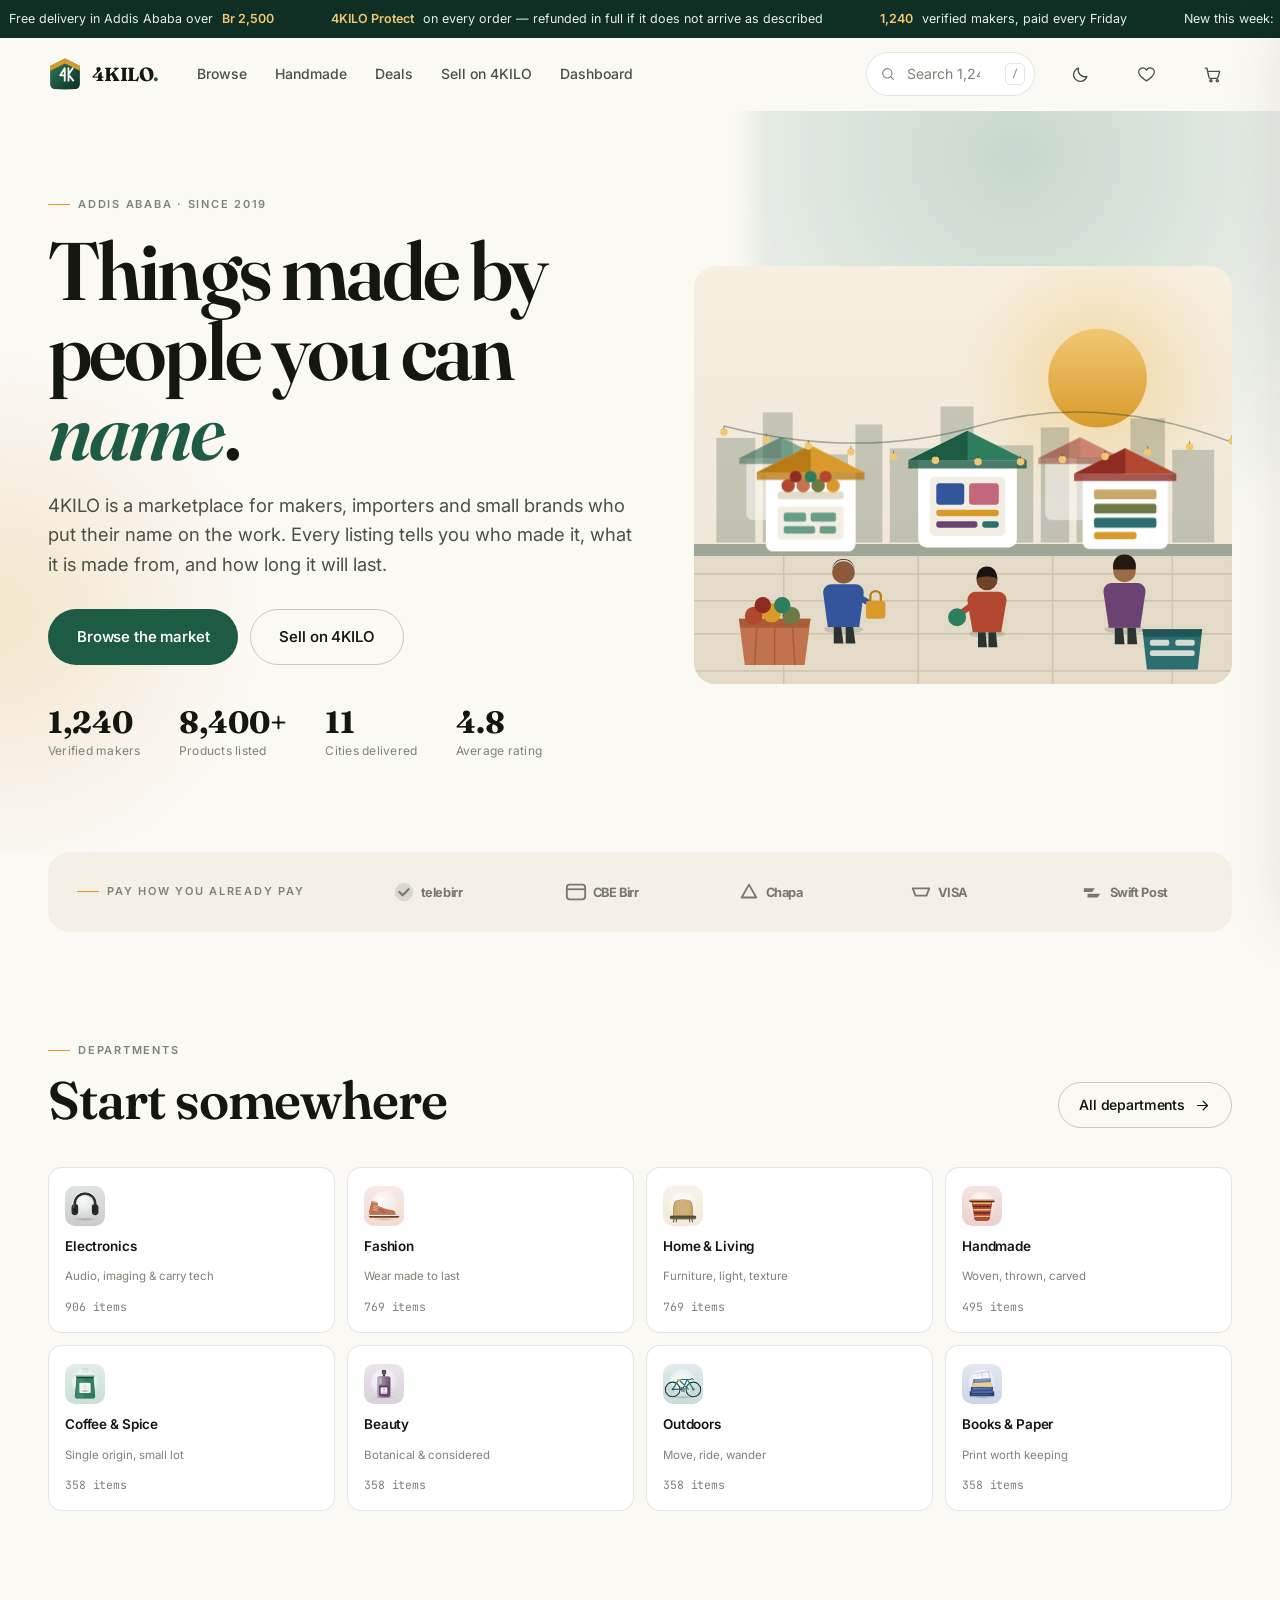
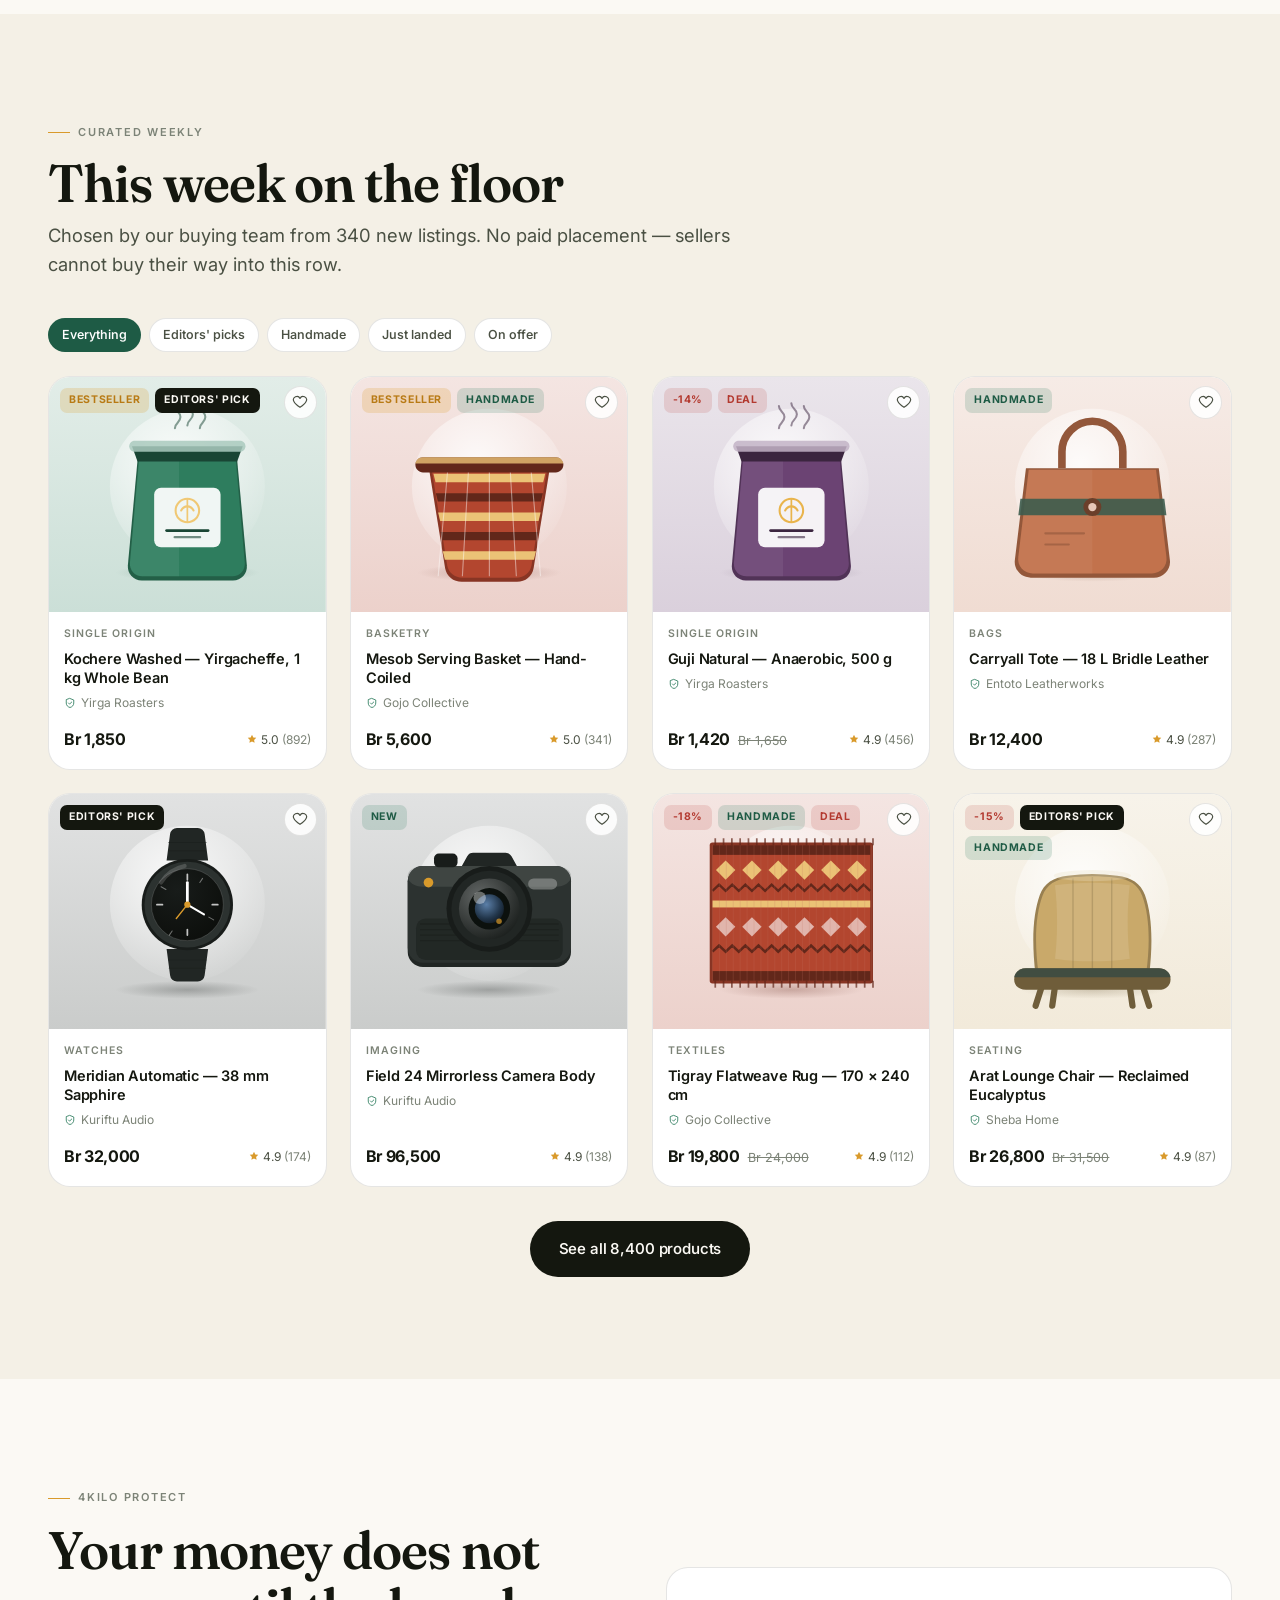
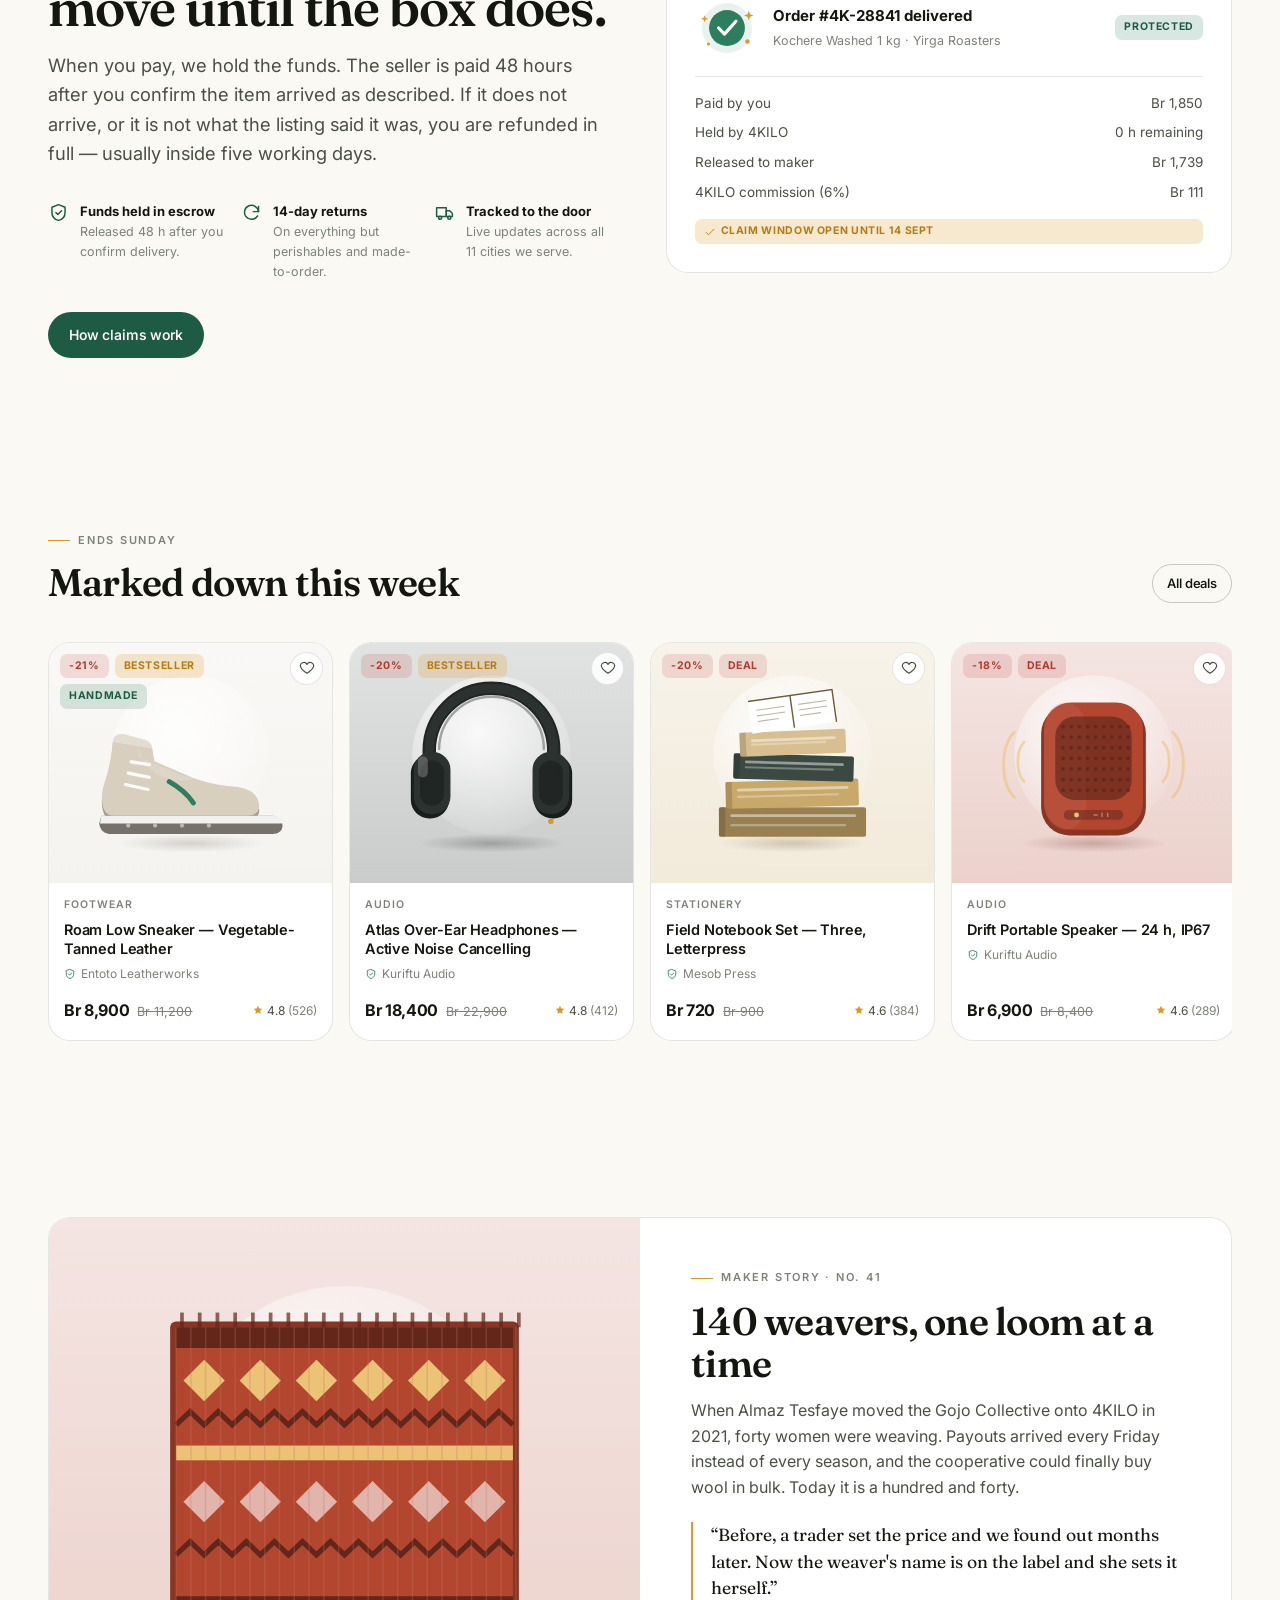
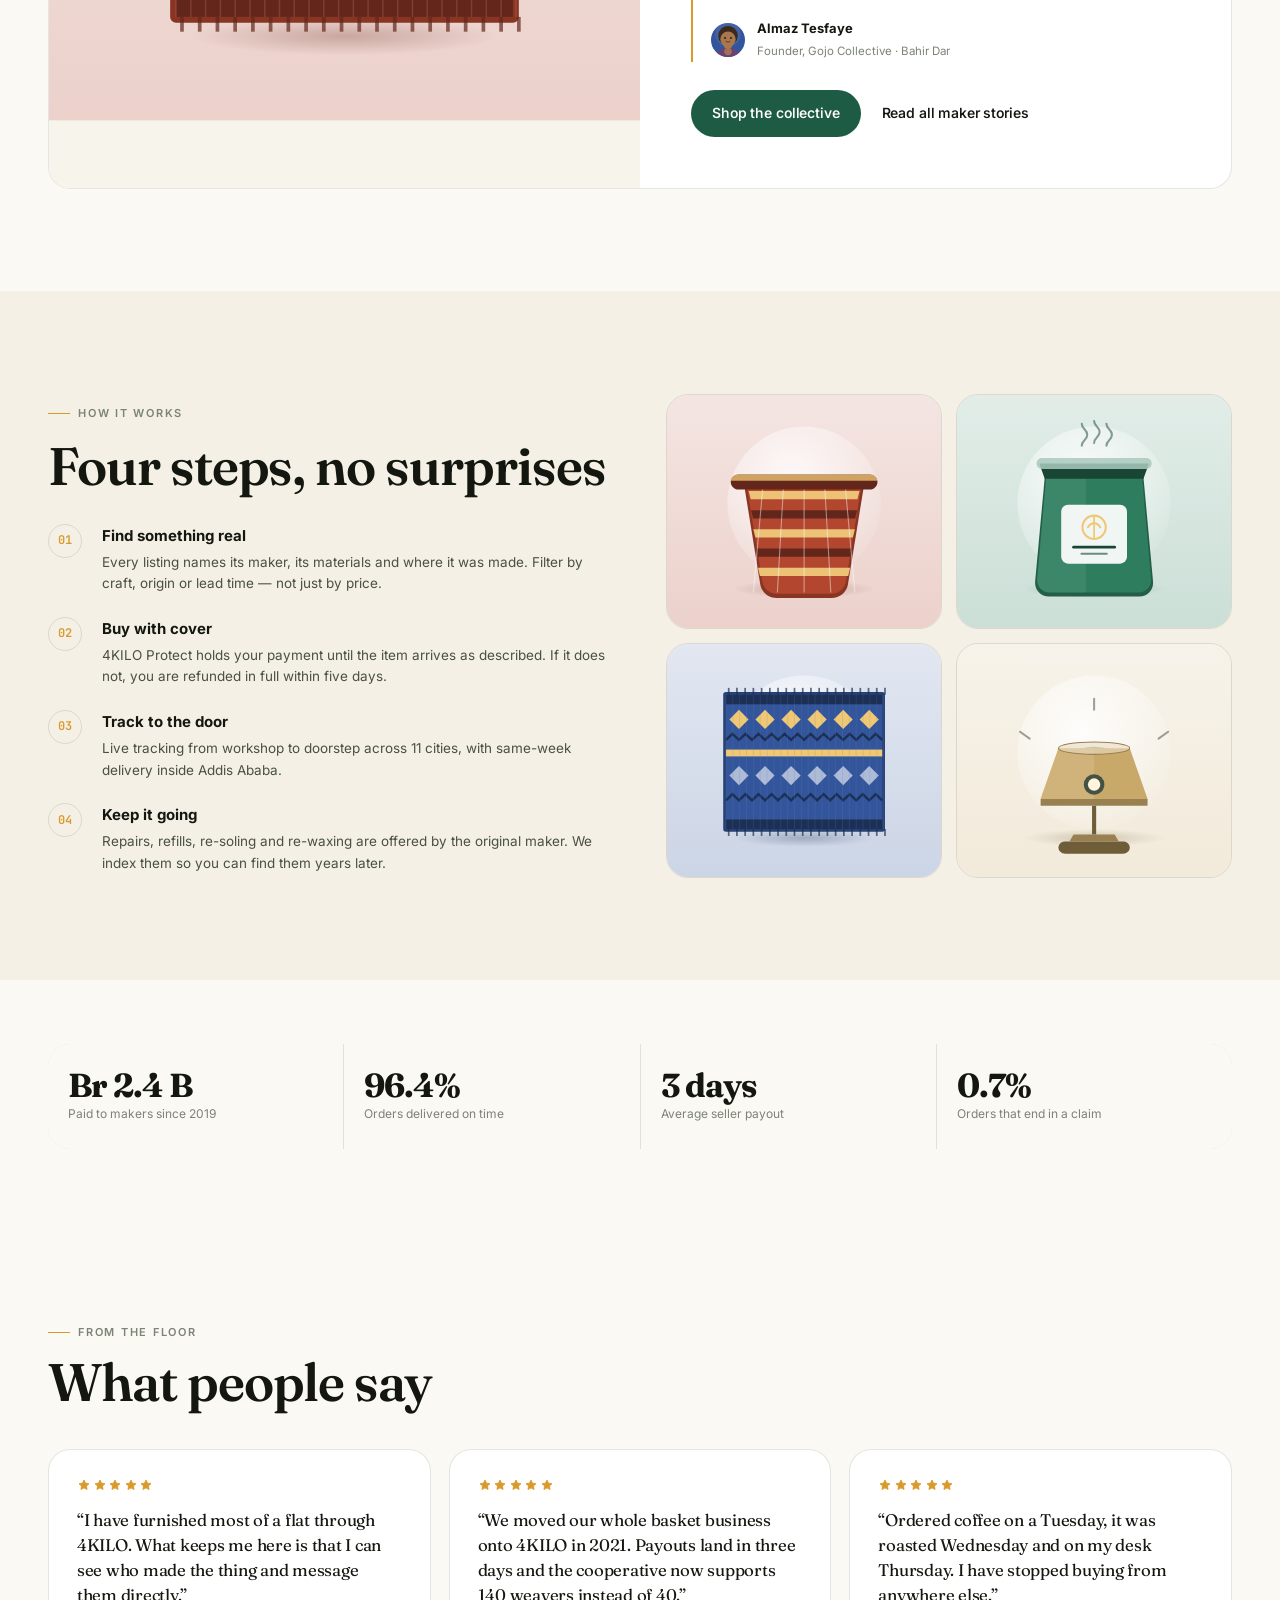
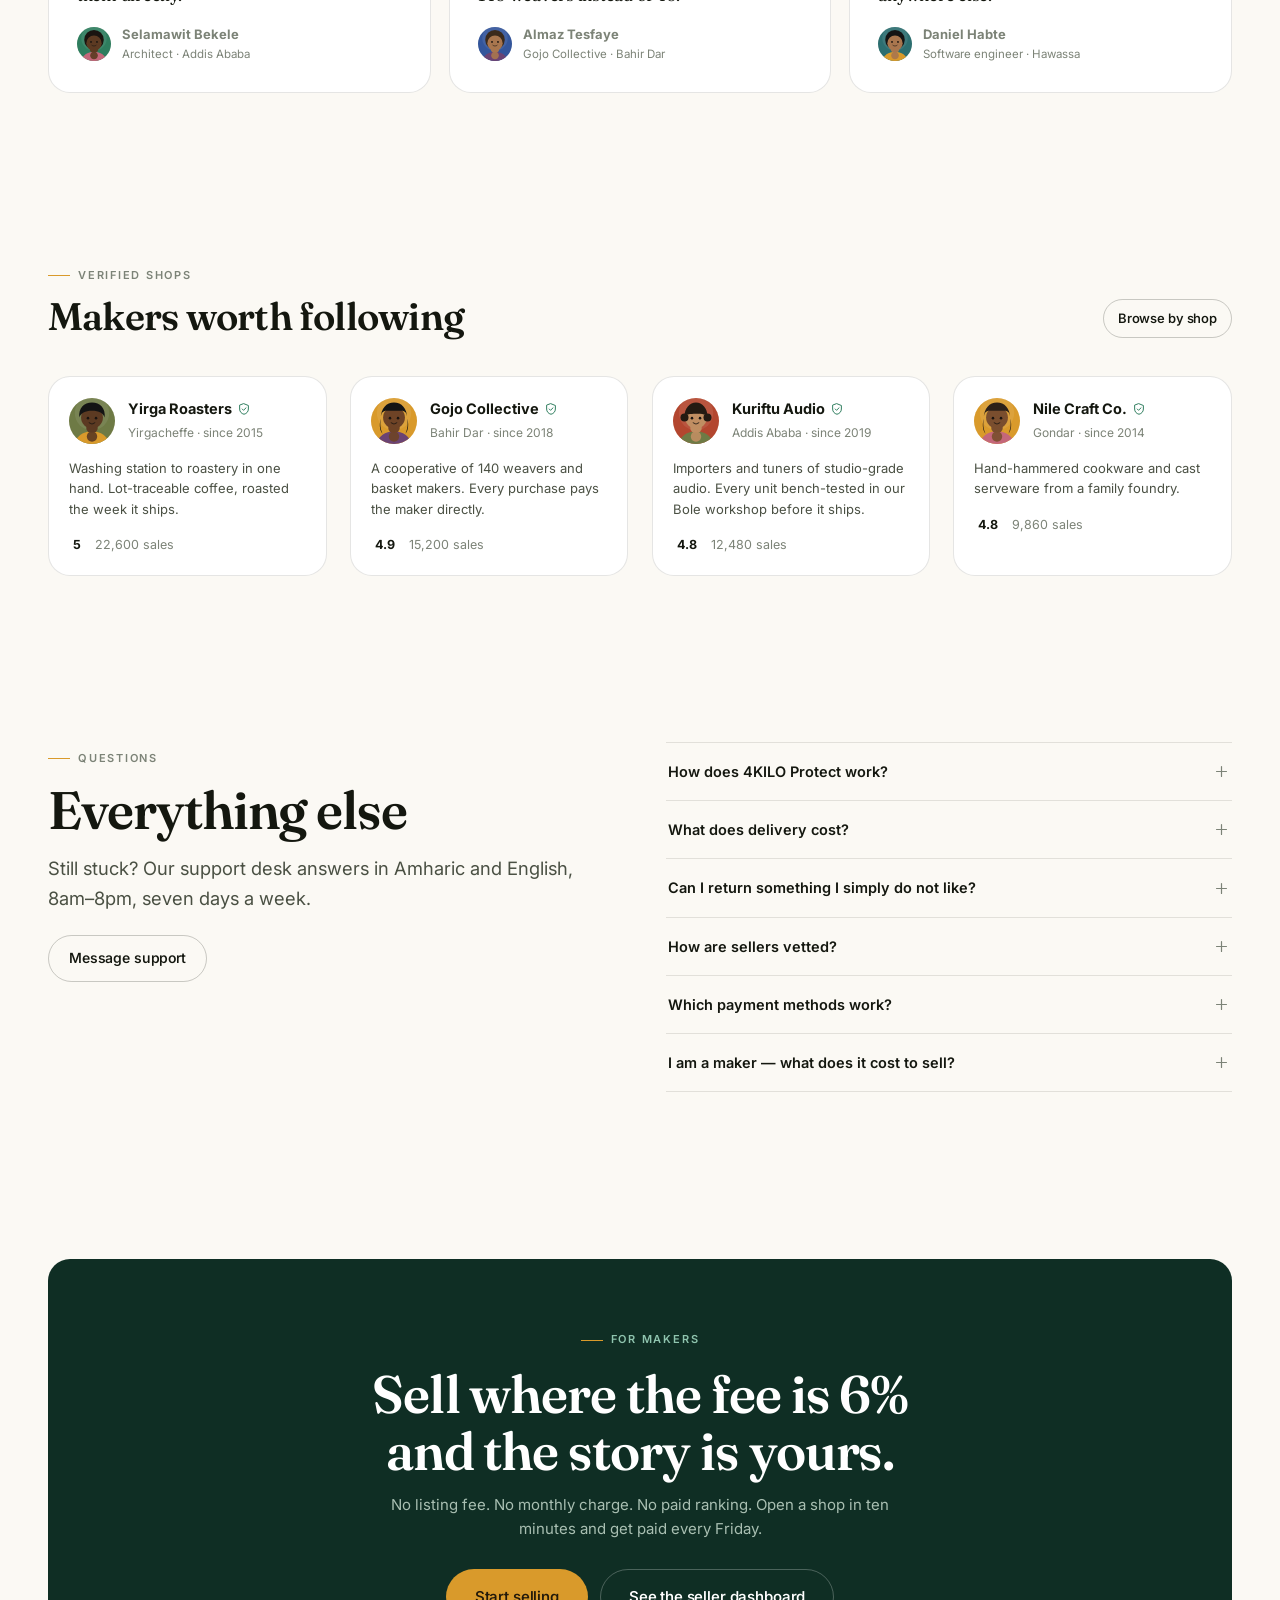
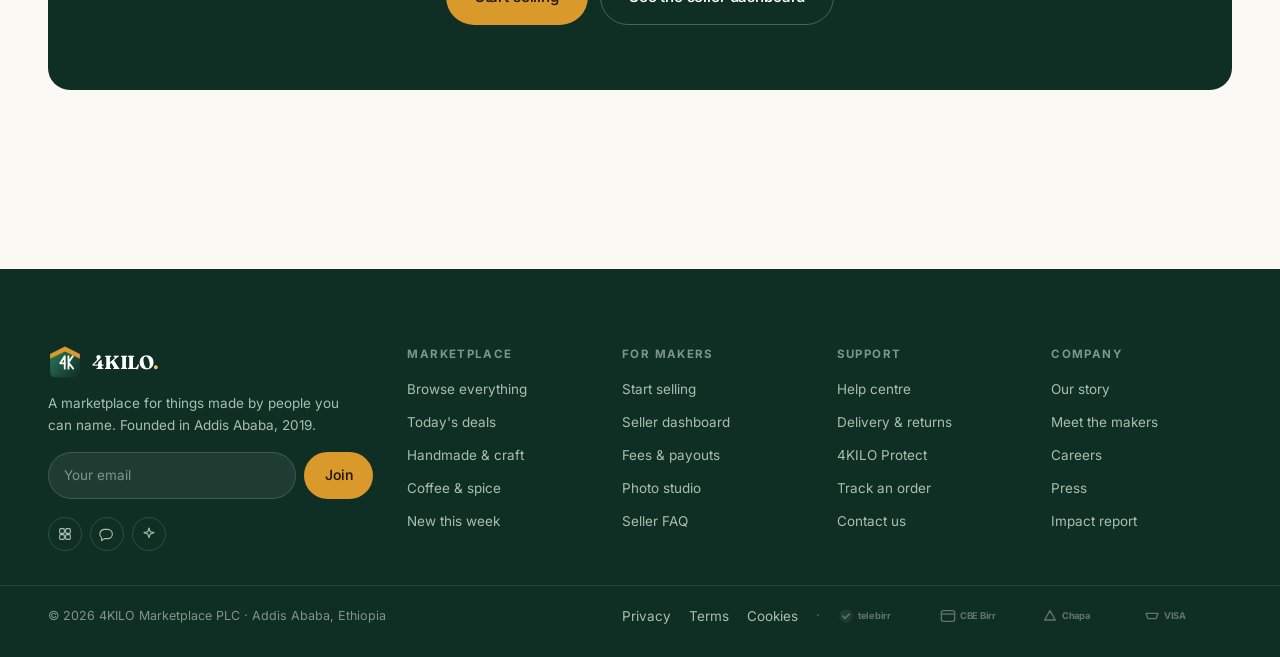
==== index.html @ 8044991b "4KILO Marketplace: static storefront, catalogue, checkout and seller dashboard A zero-dependency, no" ====
<!DOCTYPE html>
<html lang="en" data-theme="light">
<head>
<meta charset="utf-8">
<meta name="viewport" content="width=device-width, initial-scale=1">
<title>4KILO Marketplace — Things made by people you can name</title>
<meta name="description" content="A curated marketplace for independent makers, importers and small brands across Ethiopia. 1,240 verified sellers. Every order protected.">
<meta name="theme-color" content="#0F2E24">
<link rel="preconnect" href="https://fonts.googleapis.com">
<link rel="preconnect" href="https://fonts.gstatic.com" crossorigin>
<link href="https://fonts.googleapis.com/css2?family=Fraunces:ital,opsz,wght@0,9..144,400..700;1,9..144,400..600&family=Inter:wght@400;500;600;700&family=JetBrains+Mono:wght@400;600&display=swap" rel="stylesheet">
<link rel="stylesheet" href="assets/css/styles.css">
<link rel="icon" href="assets/img/favicon.svg" type="image/svg+xml">
</head>
<body data-page="home">
<a class="skip" href="#main">Skip to content</a>

<main id="main">

  <!-- ============ HERO ============ -->
  <section class="hero">
    <div class="hero__blob"></div>
    <div class="hero__blob hero__blob--2"></div>
    <div class="wrap hero__grid">
      <div class="hero__copy">
        <span class="eyebrow">Addis Ababa · Since 2019</span>
        <h1 class="display">
          Things made by<br>people you can <span class="serif-em">name</span>.
        </h1>
        <p class="lede">
          4KILO is a marketplace for makers, importers and small brands who put their
          name on the work. Every listing tells you who made it, what it is made from,
          and how long it will last.
        </p>
        <div class="hero__cta">
          <a class="btn btn--primary btn--lg" href="browse.html">Browse the market</a>
          <a class="btn btn--ghost btn--lg" href="sell.html">Sell on 4KILO</a>
        </div>
        <div class="hero__stats">
          <div class="hero__stat"><b>1,240</b><span>Verified makers</span></div>
          <div class="hero__stat"><b>8,400+</b><span>Products listed</span></div>
          <div class="hero__stat"><b>11</b><span>Cities delivered</span></div>
          <div class="hero__stat"><b>4.8</b><span>Average rating</span></div>
        </div>
      </div>
      <div class="hero__art reveal" id="heroArt"></div>
    </div>
  </section>

  <!-- ============ TRUST ============ -->
  <section class="section--tight" style="padding-block:0">
    <div class="wrap">
      <div class="panel panel--flat row row--between row--wrap" style="gap:24px">
        <span class="eyebrow" style="flex:none">Pay how you already pay</span>
        <div class="trust" id="trustRow"></div>
      </div>
    </div>
  </section>

  <!-- ============ CATEGORIES ============ -->
  <section class="section" id="categories">
    <div class="wrap">
      <div class="section-head">
        <div>
          <span class="eyebrow">Departments</span>
          <h2 class="h1" style="margin-top:12px">Start somewhere</h2>
        </div>
        <a class="btn btn--ghost" href="browse.html">All departments <span id="i1"></span></a>
      </div>
      <div class="cats" id="catGrid"></div>
    </div>
  </section>

  <!-- ============ FEATURED ============ -->
  <section class="section tint" id="featured">
    <div class="wrap">
      <div class="section-head">
        <div>
          <span class="eyebrow">Curated weekly</span>
          <h2 class="h1" style="margin-top:12px">This week on the floor</h2>
          <p class="lede">Chosen by our buying team from 340 new listings. No paid placement — sellers cannot buy their way into this row.</p>
        </div>
      </div>
      <div class="row row--wrap" style="gap:8px;margin-bottom:24px" id="featTabs"></div>
      <div class="cards cards--4" id="featGrid"></div>
      <div class="text-c" style="margin-top:34px">
        <a class="btn btn--dark btn--lg" href="browse.html">See all 8,400 products</a>
      </div>
    </div>
  </section>

  <!-- ============ PROTECT ============ -->
  <section class="section" id="protect">
    <div class="wrap feature-split">
      <div class="reveal">
        <span class="eyebrow">4KILO Protect</span>
        <h2 class="h1" style="margin-block:14px 16px">Your money does not<br>move until the box does.</h2>
        <p class="lede">
          When you pay, we hold the funds. The seller is paid 48 hours after you confirm
          the item arrived as described. If it does not arrive, or it is not what the listing
          said it was, you are refunded in full — usually inside five working days.
        </p>
        <div class="perks" style="margin-top:32px">
          <div class="perk" id="pk1"></div>
          <div class="perk" id="pk2"></div>
          <div class="perk" id="pk3"></div>
        </div>
        <a class="btn btn--primary" style="margin-top:30px" href="#faq">How claims work</a>
      </div>
      <div class="reveal" id="protectArt"></div>
    </div>
  </section>

  <!-- ============ DEALS ============ -->
  <section class="section--tight">
    <div class="wrap">
      <div class="section-head">
        <div>
          <span class="eyebrow">Ends Sunday</span>
          <h2 class="h2" style="margin-top:12px">Marked down this week</h2>
        </div>
        <a class="btn btn--ghost btn--sm" href="browse.html?sort=deals">All deals</a>
      </div>
      <div class="scroll-x" id="dealRow"></div>
    </div>
  </section>

  <!-- ============ MAKER STORY ============ -->
  <section class="section" id="makers">
    <div class="wrap">
      <div class="panel" style="padding:0;overflow:hidden">
        <div class="feature-split" style="gap:0;align-items:stretch">
          <div id="storyArt" style="min-height:340px;background:var(--surface-2)"></div>
          <div style="padding:clamp(26px,4vw,54px);display:flex;flex-direction:column;justify-content:center">
            <span class="eyebrow">Maker story · No. 41</span>
            <h2 class="h2" style="margin-block:14px 14px">140 weavers, one loom at a time</h2>
            <p class="lede" style="font-size:1rem">
              When Almaz Tesfaye moved the Gojo Collective onto 4KILO in 2021, forty women
              were weaving. Payouts arrived every Friday instead of every season, and the
              cooperative could finally buy wool in bulk. Today it is a hundred and forty.
            </p>
            <blockquote style="margin-top:22px;padding-left:18px;border-left:2px solid var(--accent)">
              <p style="font-family:var(--font-display);font-size:1.1rem;line-height:1.5">
                “Before, a trader set the price and we found out months later. Now the weaver's
                name is on the label and she sets it herself.”
              </p>
              <footer class="row" style="margin-top:16px">
                <span class="avatar avatar--sm" id="almazAv"></span>
                <span>
                  <b style="font-size:13px;display:block">Almaz Tesfaye</b>
                  <span class="muted" style="font-size:11.5px">Founder, Gojo Collective · Bahir Dar</span>
                </span>
              </footer>
            </blockquote>
            <div class="row" style="margin-top:28px;gap:10px;flex-wrap:wrap">
              <a class="btn btn--primary" href="browse.html?cat=craft">Shop the collective</a>
              <a class="btn btn--quiet" href="#makers">Read all maker stories</a>
            </div>
          </div>
        </div>
      </div>
    </div>
  </section>

  <!-- ============ HOW IT WORKS ============ -->
  <section class="section tint">
    <div class="wrap feature-split">
      <div>
        <span class="eyebrow">How it works</span>
        <h2 class="h1" style="margin-block:14px 30px">Four steps, no surprises</h2>
        <ol class="numlist" id="howList"></ol>
      </div>
      <div class="grid cards--2" style="gap:14px" id="howArt"></div>
    </div>
  </section>

  <!-- ============ STATS ============ -->
  <section class="section--tight">
    <div class="wrap">
      <div class="statbar reveal">
        <div><b>Br 2.4 B</b><span>Paid to makers since 2019</span></div>
        <div><b>96.4%</b><span>Orders delivered on time</span></div>
        <div><b>3 days</b><span>Average seller payout</span></div>
        <div><b>0.7%</b><span>Orders that end in a claim</span></div>
      </div>
    </div>
  </section>

  <!-- ============ TESTIMONIALS ============ -->
  <section class="section">
    <div class="wrap">
      <div class="section-head">
        <div>
          <span class="eyebrow">From the floor</span>
          <h2 class="h1" style="margin-top:12px">What people say</h2>
        </div>
      </div>
      <div class="quotes" id="quoteGrid"></div>
    </div>
  </section>

  <!-- ============ TOP SELLERS ============ -->
  <section class="section--tight">
    <div class="wrap">
      <div class="section-head">
        <div>
          <span class="eyebrow">Verified shops</span>
          <h2 class="h2" style="margin-top:12px">Makers worth following</h2>
        </div>
        <a class="btn btn--ghost btn--sm" href="browse.html">Browse by shop</a>
      </div>
      <div class="cards cards--4" id="sellerGrid"></div>
    </div>
  </section>

  <!-- ============ FAQ ============ -->
  <section class="section" id="faq">
    <div class="wrap feature-split" style="align-items:start">
      <div>
        <span class="eyebrow">Questions</span>
        <h2 class="h1" style="margin-block:14px 16px">Everything else</h2>
        <p class="lede">Still stuck? Our support desk answers in Amharic and English, 8am–8pm, seven days a week.</p>
        <a class="btn btn--ghost" style="margin-top:22px" href="#">Message support</a>
      </div>
      <div class="acc" id="faqAcc"></div>
    </div>
  </section>

  <!-- ============ SELL CTA ============ -->
  <section class="section--tight" style="padding-bottom:clamp(48px,7vw,90px)">
    <div class="wrap">
      <div class="panel reveal" style="background:var(--forest-900);color:#E7F0EA;border-color:transparent;text-align:center;padding:clamp(34px,5vw,64px)">
        <span class="eyebrow" style="color:#8FC4AE">For makers</span>
        <h2 class="h1" style="margin-block:16px 14px;color:#fff">Sell where the fee is 6%<br>and the story is yours.</h2>
        <p style="max-width:56ch;margin:0 auto;color:#A9BFB2">
          No listing fee. No monthly charge. No paid ranking. Open a shop in ten minutes and
          get paid every Friday.
        </p>
        <div class="row" style="justify-content:center;gap:12px;margin-top:28px;flex-wrap:wrap">
          <a class="btn btn--gold btn--lg" href="sell.html">Start selling</a>
          <a class="btn btn--lg" style="--btn-bg:transparent;--btn-fg:#fff;--btn-bd:rgba(255,255,255,.25)" href="dashboard.html">See the seller dashboard</a>
        </div>
      </div>
    </div>
  </section>

</main>

<script src="assets/js/art.js"></script>
<script src="assets/js/data.js"></script>
<script src="assets/js/app.js"></script>
<script>
/* ---------- hero + decorative art ---------- */
qs('#heroArt').innerHTML = ART.hero();
qs('#almazAv').innerHTML = ART.avatar('almaz2');
qs('#i1').innerHTML = icon('arrow');

qs('#trustRow').innerHTML = ['telebirr','cbe','chapa','visa','dhl']
  .map(n => ART.partner(n)).join('');

/* ---------- categories ---------- */
qs('#catGrid').innerHTML = CATEGORIES.map(c => {
  const n = PRODUCTS.filter(p => p.cat === c.id).length;
  return `<a class="cat reveal" href="browse.html?cat=${c.id}">
    <span style="width:40px;height:40px;border-radius:10px;overflow:hidden;display:block">
      ${ART.product(c.art, c.cw)}
    </span>
    <b>${c.name}</b>
    <span>${c.blurb}</span>
    <span class="mono muted" style="margin-top:2px">${n * 137 + 84} items</span>
  </a>`;
}).join('');

/* ---------- featured with tabs ---------- */
const FEAT_TABS = [
  ['all', 'Everything'],
  ['editors', "Editors' picks"],
  ['handmade', 'Handmade'],
  ['new', 'Just landed'],
  ['deal', 'On offer']
];
let featTab = 'all';

function featured() {
  let list = PRODUCTS.slice();
  if (featTab !== 'all') list = list.filter(p => p.badges.includes(featTab));
  if (!list.length) list = PRODUCTS.slice();
  return list.sort((a, b) => b.rating - a.rating || b.reviews - a.reviews).slice(0, 8);
}
function paintFeat() {
  qs('#featTabs').innerHTML = FEAT_TABS.map(([k, t]) =>
    `<button class="chip ${k === featTab ? 'is-on' : ''}" data-tab="${k}">${t}</button>`).join('');
  qs('#featGrid').innerHTML = featured().map(p => productCard(p)).join('');
  Wish.sync(); wireReveal();
  qsa('#featGrid .reveal').forEach(el => el.classList.add('in'));
}
paintFeat();
on(qs('#featTabs'), 'click', e => {
  const b = e.target.closest('[data-tab]');
  if (!b) return;
  featTab = b.dataset.tab;
  paintFeat();
});

/* ---------- protect perks ---------- */
const PERKS = [
  ['shield', 'Funds held in escrow', 'Released 48 h after you confirm delivery.'],
  ['refresh', '14-day returns', 'On everything but perishables and made-to-order.'],
  ['truck', 'Tracked to the door', 'Live updates across all 11 cities we serve.']
];
PERKS.forEach(([ic, b, s], i) => {
  qs('#pk' + (i + 1)).innerHTML = `${icon(ic)}<span><b>${b}</b><span>${s}</span></span>`;
});
qs('#protectArt').innerHTML = `
  <div class="panel" style="display:grid;gap:16px">
    <div class="row" style="gap:14px">
      <span style="width:64px;height:64px">${ART.successArt()}</span>
      <div>
        <b style="font-size:15px;display:block">Order #4K-28841 delivered</b>
        <span class="muted" style="font-size:12.5px">Kochere Washed 1 kg · Yirga Roasters</span>
      </div>
      <span class="badge badge--green" style="margin-left:auto">Protected</span>
    </div>
    <hr class="hr" style="margin:0">
    <div class="totals" style="margin:0">
      <div><span>Paid by you</span><span>Br 1,850</span></div>
      <div><span>Held by 4KILO</span><span>0 h remaining</span></div>
      <div><span>Released to maker</span><span>Br 1,739</span></div>
      <div><span>4KILO commission (6%)</span><span>Br 111</span></div>
    </div>
    <div class="badge badge--gold">${icon('check')} Claim window open until 14 Sept</div>
  </div>`;

/* ---------- deals ---------- */
qs('#dealRow').innerHTML = PRODUCTS.filter(p => p.was)
  .sort((a, b) => b.discount - a.discount)
  .map(p => productCard(p)).join('');
qsa('#dealRow .reveal').forEach(el => el.classList.add('in'));

/* ---------- maker story art ---------- */
qs('#storyArt').innerHTML = ART.product('rug', 'ember');
qs('#storyArt').style.display = 'grid';

/* ---------- how it works ---------- */
qs('#howList').innerHTML = HOW_IT_WORKS
  .map(s => `<li class="reveal"><div><b>${s.t}</b><p>${s.d}</p></div></li>`).join('');
qs('#howArt').innerHTML = [
  ['mesob-basket', 'basket', 'ember'], ['coffee', 'coffee', 'forest'],
  ['rug', 'rug', 'cobalt'], ['lamp', 'lamp', 'sand']
].map(([, k, c]) => `<div class="reveal" style="border-radius:var(--r-lg);overflow:hidden;border:1px solid var(--border)">
  ${ART.product(k, c)}</div>`).join('');

/* ---------- testimonials ---------- */
qs('#quoteGrid').innerHTML = TESTIMONIALS.map(t => `
  <blockquote class="panel quote reveal">
    ${stars(5)}
    <p>“${t.q}”</p>
    <footer>
      <span class="avatar avatar--sm">${ART.avatar(t.s)}</span>
      <span><b>${t.n}</b><span>${t.r}</span></span>
    </footer>
  </blockquote>`).join('');

/* ---------- sellers ---------- */
qs('#sellerGrid').innerHTML = Object.values(SELLERS)
  .sort((a, b) => b.sales - a.sales).slice(0, 4).map(s => `
  <a class="card reveal" href="browse.html?seller=${s.id}" style="padding:20px">
    <div class="row" style="gap:13px">
      <span class="avatar">${ART.avatar(s.id + s.name)}</span>
      <div>
        <b style="font-size:14.5px;display:flex;align-items:center;gap:5px">
          ${s.name}${s.verified ? icon('shield', 'vf') : ''}
        </b>
        <span class="muted" style="font-size:12px">${s.city} · since ${s.since}</span>
      </div>
    </div>
    <p style="font-size:13px;color:var(--text-2);margin-top:14px;line-height:1.55">${s.bio}</p>
    <div class="row" style="margin-top:16px;gap:14px;font-size:12.5px">
      <span class="row" style="gap:4px">${iconFilled('star')}<b>${s.rating}</b></span>
      <span class="muted">${s.sales.toLocaleString()} sales</span>
    </div>
  </a>`).join('');
qsa('.vf').forEach(s => { s.style.width = '14px'; s.style.height = '14px'; s.style.color = 'var(--forest-500)'; });

/* ---------- faq ---------- */
qs('#faqAcc').innerHTML = FAQS.map(([q, a]) => `
  <div class="acc__item">
    <button class="acc__btn" aria-expanded="false">${q} ${icon('plus')}</button>
    <div class="acc__panel"><div><p>${a}</p></div></div>
  </div>`).join('');
wireAccordions();
wireReveal();
</script>
</body>
</html>
---- assets/css/styles.css ----
/* ==========================================================================
   4KILO MARKETPLACE — Design System
   Hand-built. No frameworks. No dependencies.
   ========================================================================== */

/* ---------- 1. Tokens ---------- */
:root {
  /* Palette — warm paper + deep forest + gold */
  --forest-900: #0F2E24;
  --forest-700: #1E5B45;
  --forest-500: #2E7D5E;
  --forest-300: #8FC4AE;
  --gold-600: #B87A14;
  --gold-500: #D99A2B;
  --gold-300: #F0C874;
  --berry-500: #B3392F;
  --berry-300: #E08B82;

  /* Semantic — light */
  --bg: #FBF9F4;
  --bg-tint: #F4F0E6;
  --surface: #FFFFFF;
  --surface-2: #F7F4EC;
  --text: #14170F;
  --text-2: #4A5043;
  --muted: #7C8377;
  --border: rgba(20, 23, 15, 0.11);
  --border-strong: rgba(20, 23, 15, 0.22);
  --brand: var(--forest-700);
  --brand-ink: #FFFFFF;
  --accent: var(--gold-500);
  --danger: var(--berry-500);
  --shadow-sm: 0 1px 2px rgba(20, 23, 15, .05), 0 2px 6px rgba(20, 23, 15, .04);
  --shadow-md: 0 2px 4px rgba(20, 23, 15, .05), 0 10px 26px rgba(20, 23, 15, .07);
  --shadow-lg: 0 4px 8px rgba(20, 23, 15, .05), 0 24px 60px rgba(20, 23, 15, .13);
  --ring: 0 0 0 3px rgba(46, 125, 94, .28);

  /* Type */
  --font-display: "Fraunces", "Iowan Old Style", "Palatino Linotype", Georgia, serif;
  --font-ui: "Inter", -apple-system, BlinkMacSystemFont, "Segoe UI", Roboto, sans-serif;
  --font-mono: "JetBrains Mono", ui-monospace, "SF Mono", Menlo, Consolas, monospace;

  /* Space & shape */
  --r-sm: 8px;
  --r-md: 14px;
  --r-lg: 22px;
  --r-xl: 32px;
  --r-pill: 999px;
  --maxw: 1280px;
  --gut: clamp(18px, 4vw, 48px);
  --header-h: 72px;

  --ease: cubic-bezier(.22, .61, .36, 1);
  --ease-out: cubic-bezier(.16, 1, .3, 1);
}

:root[data-theme="dark"] {
  --bg: #0D100C;
  --bg-tint: #12160F;
  --surface: #171B15;
  --surface-2: #1E231B;
  --text: #F1EEE4;
  --text-2: #B9BFB2;
  --muted: #868D7E;
  --border: rgba(241, 238, 228, 0.12);
  --border-strong: rgba(241, 238, 228, 0.26);
  --brand: var(--forest-500);
  --brand-ink: #06120D;
  --accent: var(--gold-300);
  --danger: var(--berry-300);
  --shadow-sm: 0 1px 2px rgba(0, 0, 0, .4);
  --shadow-md: 0 10px 26px rgba(0, 0, 0, .45);
  --shadow-lg: 0 24px 60px rgba(0, 0, 0, .55);
  --ring: 0 0 0 3px rgba(143, 196, 174, .3);
}

/* ---------- 2. Reset ---------- */
*, *::before, *::after { box-sizing: border-box; }
* { margin: 0; }
html { -webkit-text-size-adjust: 100%; scroll-behavior: smooth; }
@media (prefers-reduced-motion: reduce) {
  html { scroll-behavior: auto; }
  *, *::before, *::after { animation-duration: .01ms !important; transition-duration: .01ms !important; }
}
body {
  font-family: var(--font-ui);
  background: var(--bg);
  color: var(--text);
  font-size: 15px;
  line-height: 1.6;
  -webkit-font-smoothing: antialiased;
  text-rendering: optimizeLegibility;
  overflow-x: hidden;
}
img, svg, video { display: block; max-width: 100%; }
/* Illustrations authored in art.js fill whatever box they are dropped into.
   :where() keeps specificity at zero so any component rule below still wins. */
:where(svg[role="img"]) { width: 100%; height: auto; }
button, input, select, textarea { font: inherit; color: inherit; }
button { background: none; border: 0; cursor: pointer; }
a { color: inherit; text-decoration: none; }
ul, ol { list-style: none; padding: 0; }
:focus-visible { outline: none; box-shadow: var(--ring); border-radius: 6px; }
::selection { background: var(--forest-300); color: var(--forest-900); }

/* ---------- 3. Typography ---------- */
h1, h2, h3, h4 { font-family: var(--font-display); font-weight: 600; line-height: 1.08; letter-spacing: -.02em; }
.display { font-size: clamp(2.6rem, 6.4vw, 5.1rem); line-height: .98; letter-spacing: -.035em; }
.h1 { font-size: clamp(2rem, 4.4vw, 3.3rem); }
.h2 { font-size: clamp(1.6rem, 3vw, 2.4rem); }
.h3 { font-size: clamp(1.15rem, 1.8vw, 1.45rem); }
.serif-em { font-style: italic; color: var(--brand); }
:root[data-theme="dark"] .serif-em { color: var(--forest-300); }

.eyebrow {
  font-size: 11px; font-weight: 600; letter-spacing: .16em;
  text-transform: uppercase; color: var(--muted);
  display: inline-flex; align-items: center; gap: 8px;
}
.eyebrow::before {
  content: ""; width: 22px; height: 1px; background: var(--accent);
}
.lede { font-size: clamp(1rem, 1.5vw, 1.15rem); color: var(--text-2); max-width: 62ch; }
.muted { color: var(--muted); }
.mono { font-family: var(--font-mono); font-size: .82em; letter-spacing: -.01em; }

/* ---------- 4. Layout ---------- */
.wrap { width: 100%; max-width: var(--maxw); margin-inline: auto; padding-inline: var(--gut); }
.section { padding-block: clamp(56px, 8vw, 108px); }
.section--tight { padding-block: clamp(36px, 5vw, 64px); }
.stack > * + * { margin-top: var(--s, 16px); }
.row { display: flex; align-items: center; gap: 12px; }
.row--between { justify-content: space-between; }
.row--wrap { flex-wrap: wrap; }
.grid { display: grid; gap: clamp(16px, 2vw, 26px); }
.spacer { flex: 1; }
.hide-sm { display: initial; }
@media (max-width: 780px) { .hide-sm { display: none !important; } }

.section-head {
  display: flex; align-items: flex-end; justify-content: space-between;
  gap: 24px; margin-bottom: clamp(24px, 3vw, 40px); flex-wrap: wrap;
}
.section-head p { margin-top: 10px; }

/* ---------- 5. Buttons ---------- */
.btn {
  --btn-bg: var(--surface); --btn-fg: var(--text); --btn-bd: var(--border-strong);
  display: inline-flex; align-items: center; justify-content: center; gap: 9px;
  padding: 11px 20px; border-radius: var(--r-pill);
  background: var(--btn-bg); color: var(--btn-fg);
  border: 1px solid var(--btn-bd);
  font-size: 14px; font-weight: 550; letter-spacing: -.01em;
  cursor: pointer; white-space: nowrap;
  transition: transform .18s var(--ease), box-shadow .22s var(--ease),
              background-color .18s var(--ease), border-color .18s var(--ease), opacity .18s;
}
.btn:hover { transform: translateY(-1.5px); box-shadow: var(--shadow-md); }
.btn:active { transform: translateY(0); box-shadow: var(--shadow-sm); }
.btn svg { width: 17px; height: 17px; flex: none; }
.btn--primary { --btn-bg: var(--brand); --btn-fg: var(--brand-ink); --btn-bd: transparent; }
.btn--dark { --btn-bg: var(--text); --btn-fg: var(--bg); --btn-bd: transparent; }
.btn--gold { --btn-bg: var(--accent); --btn-fg: #22190A; --btn-bd: transparent; }
.btn--ghost { --btn-bg: transparent; --btn-bd: var(--border-strong); }
.btn--quiet { --btn-bg: transparent; --btn-bd: transparent; padding-inline: 10px; }
.btn--quiet:hover { --btn-bg: var(--surface-2); box-shadow: none; }
.btn--lg { padding: 15px 28px; font-size: 15px; }
.btn--sm { padding: 8px 14px; font-size: 13px; }
.btn--block { width: 100%; }
.btn[disabled] { opacity: .45; pointer-events: none; }
.btn--icon { padding: 0; width: 40px; height: 40px; border-radius: var(--r-pill); }

/* ---------- 6. Chips / badges / pills ---------- */
.chip {
  display: inline-flex; align-items: center; gap: 6px;
  padding: 6px 13px; border-radius: var(--r-pill);
  border: 1px solid var(--border); background: var(--surface);
  font-size: 12.5px; font-weight: 550; color: var(--text-2);
  cursor: pointer; transition: all .16s var(--ease); white-space: nowrap;
}
.chip:hover { border-color: var(--border-strong); color: var(--text); }
.chip[aria-pressed="true"], .chip.is-on {
  background: var(--brand); color: var(--brand-ink); border-color: transparent;
}
.badge {
  display: inline-flex; align-items: center; gap: 5px;
  padding: 4px 9px; border-radius: 7px;
  font-size: 10.5px; font-weight: 700; letter-spacing: .06em; text-transform: uppercase;
  background: var(--surface-2); color: var(--text-2); white-space: nowrap;
}
.badge svg { width: 12px; height: 12px; flex: none; }
.badge--gold { background: color-mix(in srgb, var(--accent) 22%, transparent); color: var(--gold-600); }
:root[data-theme="dark"] .badge--gold { color: var(--gold-300); }
.badge--green { background: color-mix(in srgb, var(--forest-500) 18%, transparent); color: var(--forest-700); }
:root[data-theme="dark"] .badge--green { color: var(--forest-300); }
.badge--red { background: color-mix(in srgb, var(--berry-500) 15%, transparent); color: var(--berry-500); }
:root[data-theme="dark"] .badge--red { color: var(--berry-300); }
.badge--solid { background: var(--text); color: var(--bg); }

/* ---------- 7. Header ---------- */
.header {
  position: sticky; top: 0; z-index: 90;
  background: color-mix(in srgb, var(--bg) 82%, transparent);
  backdrop-filter: saturate(180%) blur(18px);
  -webkit-backdrop-filter: saturate(180%) blur(18px);
  border-bottom: 1px solid transparent;
  transition: border-color .3s, background-color .3s;
}
.header.is-stuck { border-bottom-color: var(--border); }
.header__bar {
  height: var(--header-h); display: flex; align-items: center; gap: clamp(12px, 2vw, 28px);
}
.brand { display: flex; align-items: center; gap: 10px; flex: none; }
.brand__mark { width: 34px; height: 34px; flex: none; }
.brand__name {
  font-family: var(--font-display); font-weight: 700; font-size: 19px;
  letter-spacing: -.03em; line-height: 1;
}
.brand__name span { color: var(--brand); }
:root[data-theme="dark"] .brand__name span { color: var(--forest-300); }

.nav { display: flex; align-items: center; gap: 2px; }
.nav a {
  padding: 9px 13px; border-radius: var(--r-pill); font-size: 14px; font-weight: 500;
  color: var(--text-2); transition: background-color .16s, color .16s;
}
.nav a:hover { background: var(--surface-2); color: var(--text); }
.nav a[aria-current="page"] { color: var(--text); font-weight: 600; }

.search {
  flex: 1; max-width: 460px; position: relative; display: flex; align-items: center;
}
.search input {
  width: 100%; padding: 10px 40px 10px 40px;
  border-radius: var(--r-pill); border: 1px solid var(--border);
  background: var(--surface); font-size: 14px;
  transition: border-color .18s, box-shadow .18s;
}
.search input::placeholder { color: var(--muted); }
.search input:focus { border-color: var(--brand); box-shadow: var(--ring); outline: none; }
.search__icon { position: absolute; left: 14px; width: 16px; height: 16px; color: var(--muted); pointer-events: none; }
.search__kbd {
  position: absolute; right: 10px; font-size: 10px; font-family: var(--font-mono);
  color: var(--muted); border: 1px solid var(--border); border-radius: 5px;
  padding: 2px 6px; pointer-events: none;
}
.suggest {
  position: absolute; top: calc(100% + 8px); left: 0; right: 0; z-index: 50;
  background: var(--surface); border: 1px solid var(--border);
  border-radius: var(--r-md); box-shadow: var(--shadow-lg); overflow: hidden;
  display: none; max-height: 380px; overflow-y: auto;
}
.suggest.is-open { display: block; }
.suggest__item {
  display: flex; align-items: center; gap: 12px; padding: 9px 13px; cursor: pointer;
  border-bottom: 1px solid var(--border);
}
.suggest__item:last-child { border-bottom: 0; }
.suggest__item:hover, .suggest__item.is-active { background: var(--surface-2); }
.suggest__thumb { width: 40px; height: 40px; border-radius: 9px; overflow: hidden; background: var(--surface-2); flex: none; }
.suggest__thumb > svg { width: 100%; height: 100%; }
.suggest__t { font-size: 13.5px; font-weight: 550; line-height: 1.25; }
.suggest__s { font-size: 11.5px; color: var(--muted); }
.suggest__empty { padding: 18px; text-align: center; color: var(--muted); font-size: 13px; }

.icon-btn {
  position: relative; width: 40px; height: 40px; border-radius: var(--r-pill);
  display: grid; place-items: center; color: var(--text-2);
  transition: background-color .16s, color .16s;
}
.icon-btn:hover { background: var(--surface-2); color: var(--text); }
.icon-btn svg { width: 19px; height: 19px; }
.icon-btn__count {
  position: absolute; top: 2px; right: 1px; min-width: 17px; height: 17px;
  border-radius: var(--r-pill); background: var(--berry-500); color: #fff;
  font-size: 10px; font-weight: 700; display: grid; place-items: center; padding: 0 4px;
  border: 2px solid var(--bg);
}
.icon-btn__count[data-count="0"] { display: none; }

/* announcement strip */
.strip {
  background: var(--forest-900); color: #E7F0EA; font-size: 12.5px;
  overflow: hidden; white-space: nowrap;
}
.strip__track { display: flex; gap: 48px; padding: 9px 0; animation: marquee 34s linear infinite; width: max-content; }
.strip__track span { display: inline-flex; align-items: center; gap: 9px; }
.strip__track b { color: var(--gold-300); font-weight: 600; }
@keyframes marquee { to { transform: translateX(-50%); } }
.strip:hover .strip__track { animation-play-state: paused; }

/* mobile menu */
.menu-btn { display: none; }
@media (max-width: 1040px) {
  .nav { display: none; }
  .menu-btn { display: grid; }
}
.drawer-nav {
  position: fixed; inset: 0; z-index: 120; display: none;
}
.drawer-nav.is-open { display: block; }
.drawer-nav__panel {
  position: absolute; inset: 0 0 0 auto; width: min(340px, 88vw);
  background: var(--bg); padding: 22px; overflow-y: auto;
  animation: slideIn .34s var(--ease-out);
  border-left: 1px solid var(--border);
}
.drawer-nav__panel a {
  display: block; padding: 13px 4px; font-size: 17px; font-weight: 500;
  border-bottom: 1px solid var(--border);
}

/* ---------- 8. Hero ---------- */
.hero { position: relative; padding-block: clamp(40px, 6vw, 84px) clamp(48px, 7vw, 96px); overflow: hidden; }
.hero__grid {
  display: grid; grid-template-columns: 1.05fr .95fr; gap: clamp(28px, 4vw, 64px); align-items: center;
}
@media (max-width: 940px) { .hero__grid { grid-template-columns: 1fr; } }
.hero__copy { position: relative; z-index: 2; }
.hero .display { margin-block: 18px 20px; }
.hero__cta { display: flex; gap: 12px; flex-wrap: wrap; margin-top: 30px; }
.hero__stats { display: flex; gap: clamp(20px, 3vw, 44px); margin-top: 42px; flex-wrap: wrap; }
.hero__stat b { display: block; font-family: var(--font-display); font-size: clamp(1.5rem, 2.4vw, 2rem); line-height: 1; }
.hero__stat span { font-size: 12px; color: var(--muted); letter-spacing: .02em; }
.hero__art { position: relative; }
.hero__blob {
  position: absolute; width: 62vw; max-width: 760px; aspect-ratio: 1;
  right: -18%; top: -30%; z-index: 0;
  /* Both stops carry the same RGB so the fade never passes through
     transparent-black and shows a rectangular edge. */
  background: radial-gradient(circle at 35% 35%, rgba(46, 125, 94, .26), rgba(46, 125, 94, 0) 62%);
  filter: blur(10px); pointer-events: none;
}
.hero__blob--2 {
  right: auto; left: -22%; top: 30%; width: 44vw;
  background: radial-gradient(circle at 50% 50%, rgba(217, 154, 43, .2), rgba(217, 154, 43, 0) 64%);
}

/* trust logos */
.trust { display: flex; align-items: center; gap: clamp(22px, 4vw, 54px); flex-wrap: wrap; opacity: .55; }
.trust svg { height: 22px; width: auto; color: var(--text); }

/* ---------- 9. Product card ---------- */
.cards { display: grid; gap: clamp(16px, 1.8vw, 24px); }
.cards--4 { grid-template-columns: repeat(4, 1fr); }
.cards--3 { grid-template-columns: repeat(3, 1fr); }
.cards--2 { grid-template-columns: repeat(2, 1fr); }
@media (max-width: 1080px) { .cards--4 { grid-template-columns: repeat(3, 1fr); } }
@media (max-width: 840px) {
  .cards--4, .cards--3 { grid-template-columns: repeat(2, 1fr); }
}
@media (max-width: 520px) {
  .cards--4, .cards--3, .cards--2 { grid-template-columns: repeat(2, 1fr); }
  .cards { gap: 12px; }
}

.card {
  position: relative; display: flex; flex-direction: column;
  background: var(--surface); border: 1px solid var(--border);
  border-radius: var(--r-lg); overflow: hidden;
  transition: transform .32s var(--ease-out), box-shadow .32s var(--ease-out), border-color .3s;
}
.card:hover { transform: translateY(-5px); box-shadow: var(--shadow-lg); border-color: var(--border-strong); }
.card__media {
  position: relative; aspect-ratio: 4 / 3.4; background: var(--surface-2);
  overflow: hidden; display: grid; place-items: center;
}
.card__media > svg { width: 100%; height: 100%; transition: transform .5s var(--ease-out); }
.card:hover .card__media > svg { transform: scale(1.055) rotate(-.6deg); }
/* right inset keeps the flags clear of the favourite button rather than under it */
.card__flags { position: absolute; top: 11px; left: 11px; right: 50px; display: flex; gap: 6px; flex-wrap: wrap; z-index: 2; }
.card__fav {
  position: absolute; top: 9px; right: 9px; z-index: 2;
  width: 33px; height: 33px; border-radius: var(--r-pill);
  display: grid; place-items: center; background: color-mix(in srgb, var(--surface) 88%, transparent);
  backdrop-filter: blur(8px); border: 1px solid var(--border); color: var(--text-2);
  transition: all .2s var(--ease);
}
.card__fav svg { width: 16px; height: 16px; }
.card__fav:hover { transform: scale(1.12); color: var(--berry-500); }
.card__fav.is-on { color: var(--berry-500); background: var(--surface); }
.card__fav.is-on svg { fill: currentColor; }
.card__quick {
  position: absolute; left: 11px; right: 11px; bottom: 11px; z-index: 2;
  opacity: 0; transform: translateY(9px);
  transition: opacity .26s var(--ease), transform .26s var(--ease-out);
}
.card:hover .card__quick { opacity: 1; transform: none; }
@media (hover: none) { .card__quick { opacity: 1; transform: none; } }
.card__body { padding: 14px 15px 16px; display: flex; flex-direction: column; gap: 6px; flex: 1; }
.card__cat { font-size: 10.5px; letter-spacing: .1em; text-transform: uppercase; color: var(--muted); font-weight: 600; }
.card__title {
  font-family: var(--font-ui); font-size: 14.5px; font-weight: 600; line-height: 1.32;
  letter-spacing: -.012em;
  display: -webkit-box; -webkit-line-clamp: 2; -webkit-box-orient: vertical; overflow: hidden;
}
.card__seller { font-size: 12px; color: var(--muted); display: flex; align-items: center; gap: 5px; }
.card__seller svg { width: 12px; height: 12px; color: var(--forest-500); flex: none; }
.card__foot { margin-top: auto; padding-top: 9px; display: flex; align-items: baseline; gap: 8px; flex-wrap: wrap; }
.card__price { font-size: 16px; font-weight: 700; letter-spacing: -.02em; }
.card__was { font-size: 12.5px; color: var(--muted); text-decoration: line-through; }
.card__rate { margin-left: auto; font-size: 12px; color: var(--text-2); display: flex; align-items: center; gap: 3px; }
.card__rate svg { width: 12px; height: 12px; color: var(--accent); fill: currentColor; }

.stars { display: inline-flex; gap: 1.5px; }
.stars svg { width: 14px; height: 14px; color: var(--accent); }
.stars .off { color: var(--border-strong); }

/* ---------- 10. Categories ---------- */
.cats { display: grid; grid-template-columns: repeat(4, 1fr); gap: 12px; }
@media (max-width: 980px) { .cats { grid-template-columns: repeat(3, 1fr); } }
@media (max-width: 520px) { .cats { grid-template-columns: repeat(2, 1fr); } }
.cat {
  display: flex; flex-direction: column; gap: 10px; padding: 18px 16px 16px;
  background: var(--surface); border: 1px solid var(--border); border-radius: var(--r-md);
  transition: all .26s var(--ease-out);
}
.cat:hover { transform: translateY(-4px); box-shadow: var(--shadow-md); border-color: var(--border-strong); }
.cat svg { width: 40px; height: 40px; }
.cat b { font-size: 13.5px; font-weight: 600; letter-spacing: -.01em; }
.cat span { font-size: 11.5px; color: var(--muted); }

/* ---------- 11. Filter rail ---------- */
.shop { display: grid; grid-template-columns: 258px 1fr; gap: clamp(20px, 3vw, 44px); align-items: start; }
@media (max-width: 900px) { .shop { grid-template-columns: 1fr; } .rail { display: none; } .rail.is-open { display: block; } }
.rail { position: sticky; top: calc(var(--header-h) + 18px); }
.rail__group + .rail__group { margin-top: 26px; padding-top: 22px; border-top: 1px solid var(--border); }
.rail h4 { font-family: var(--font-ui); font-size: 12px; letter-spacing: .1em; text-transform: uppercase; color: var(--muted); margin-bottom: 12px; }
.rail label {
  display: flex; align-items: center; gap: 9px; padding: 6px 0;
  font-size: 13.5px; color: var(--text-2); cursor: pointer;
}
.rail label:hover { color: var(--text); }
.rail input[type="checkbox"], .rail input[type="radio"] { accent-color: var(--brand); width: 15px; height: 15px; }
.rail label .n { margin-left: auto; font-size: 11.5px; color: var(--muted); font-family: var(--font-mono); }

.range { width: 100%; accent-color: var(--brand); }
.toolbar {
  display: flex; align-items: center; gap: 12px; flex-wrap: wrap;
  padding-bottom: 16px; margin-bottom: 22px; border-bottom: 1px solid var(--border);
}
.select {
  padding: 9px 14px; border-radius: var(--r-pill); border: 1px solid var(--border);
  background: var(--surface); font-size: 13.5px; cursor: pointer;
}
.active-filters { display: flex; gap: 7px; flex-wrap: wrap; margin-bottom: 18px; }
.active-filters .chip { background: var(--surface-2); }
.active-filters .chip b { font-weight: 600; color: var(--text); }

/* ---------- 12. Drawer (cart) ---------- */
.scrim {
  position: fixed; inset: 0; z-index: 110; background: rgba(10, 14, 9, .42);
  backdrop-filter: blur(3px); opacity: 0; pointer-events: none; transition: opacity .3s;
}
.scrim.is-open { opacity: 1; pointer-events: auto; }
.drawer {
  position: fixed; top: 0; right: 0; bottom: 0; z-index: 115;
  width: min(430px, 100vw); background: var(--bg);
  border-left: 1px solid var(--border); box-shadow: var(--shadow-lg);
  display: flex; flex-direction: column;
  transform: translateX(102%); transition: transform .4s var(--ease-out);
}
.drawer.is-open { transform: none; }
@keyframes slideIn { from { transform: translateX(100%); } }
.drawer__head {
  display: flex; align-items: center; justify-content: space-between;
  padding: 18px 20px; border-bottom: 1px solid var(--border);
}
.drawer__head h3 { font-size: 17px; }
.drawer__body { flex: 1; overflow-y: auto; padding: 8px 20px; }
.drawer__foot { border-top: 1px solid var(--border); padding: 18px 20px 22px; background: var(--surface); }

.line {
  display: grid; grid-template-columns: 72px 1fr auto; gap: 13px;
  padding: 15px 0; border-bottom: 1px solid var(--border); align-items: start;
}
.line__img { width: 72px; aspect-ratio: 1; border-radius: var(--r-sm); overflow: hidden; background: var(--surface-2); }
.line__img > svg, .avatar > svg, .table td span > svg[role="img"] { width: 100%; height: 100%; }
.line__t { font-size: 13.5px; font-weight: 600; line-height: 1.3; }
.line__m { font-size: 11.5px; color: var(--muted); margin-top: 2px; }
.line__p { font-size: 14px; font-weight: 700; text-align: right; white-space: nowrap; }
.qty { display: inline-flex; align-items: center; border: 1px solid var(--border); border-radius: var(--r-pill); margin-top: 9px; }
.qty button { width: 27px; height: 27px; display: grid; place-items: center; color: var(--text-2); font-size: 15px; line-height: 1; }
.qty button:hover { color: var(--text); }
.qty span { min-width: 24px; text-align: center; font-size: 13px; font-weight: 600; font-family: var(--font-mono); }
.link-x { font-size: 11.5px; color: var(--muted); text-decoration: underline; text-underline-offset: 2px; margin-top: 8px; display: inline-block; }
.link-x:hover { color: var(--danger); }

.totals { display: grid; gap: 8px; margin-bottom: 15px; font-size: 13.5px; }
.totals div { display: flex; justify-content: space-between; color: var(--text-2); }
.totals .grand { font-size: 18px; font-weight: 700; color: var(--text); padding-top: 10px; border-top: 1px solid var(--border); }
.totals .grand span:last-child { font-family: var(--font-display); }

.empty { text-align: center; padding: 56px 20px; }
.empty svg { width: 110px; height: 110px; margin: 0 auto 18px; opacity: .85; }
.empty h4 { font-size: 18px; margin-bottom: 7px; }
.empty p { font-size: 13.5px; color: var(--muted); margin-bottom: 20px; }

/* ---------- 13. Product detail ---------- */
.pdp { display: grid; grid-template-columns: 1.08fr .92fr; gap: clamp(26px, 4vw, 64px); align-items: start; }
@media (max-width: 900px) { .pdp { grid-template-columns: 1fr; } }
.gallery { position: sticky; top: calc(var(--header-h) + 20px); }
.gallery__main {
  aspect-ratio: 1; border-radius: var(--r-xl); overflow: hidden;
  background: var(--surface-2); border: 1px solid var(--border); position: relative;
}
.gallery__main > svg { width: 100%; height: 100%; }
.gallery__thumbs { display: grid; grid-template-columns: repeat(5, 1fr); gap: 10px; margin-top: 12px; }
.gallery__thumb {
  aspect-ratio: 1; border-radius: var(--r-md); overflow: hidden;
  background: var(--surface-2); border: 1.5px solid var(--border); cursor: pointer;
  transition: border-color .18s, transform .18s;
}
.gallery__thumb:hover { transform: translateY(-2px); }
.gallery__thumb.is-on { border-color: var(--brand); }

.breadcrumb { display: flex; gap: 7px; align-items: center; font-size: 12.5px; color: var(--muted); margin-bottom: 18px; flex-wrap: wrap; }
.breadcrumb a:hover { color: var(--text); }
.breadcrumb svg { width: 13px; height: 13px; opacity: .6; }

.price-row { display: flex; align-items: baseline; gap: 12px; flex-wrap: wrap; margin-block: 6px 4px; }
.price-now { font-family: var(--font-display); font-size: clamp(2rem, 3.6vw, 2.7rem); font-weight: 600; letter-spacing: -.03em; }
.price-was { font-size: 1.05rem; color: var(--muted); text-decoration: line-through; }

.swatches { display: flex; gap: 9px; flex-wrap: wrap; }
.swatch {
  width: 34px; height: 34px; border-radius: var(--r-pill); border: 2px solid var(--border);
  cursor: pointer; position: relative; transition: transform .16s, border-color .16s;
}
.swatch:hover { transform: scale(1.08); }
.swatch.is-on { border-color: var(--text); }
.swatch.is-on::after {
  content: ""; position: absolute; inset: -6px; border-radius: var(--r-pill);
  border: 1px solid var(--border-strong);
}
.size-opts { display: flex; gap: 8px; flex-wrap: wrap; }
.size-opt {
  min-width: 48px; padding: 9px 13px; border-radius: var(--r-sm);
  border: 1px solid var(--border); background: var(--surface);
  font-size: 13px; font-weight: 550; cursor: pointer; text-align: center;
  transition: all .16s;
}
.size-opt:hover { border-color: var(--border-strong); }
.size-opt.is-on { background: var(--text); color: var(--bg); border-color: transparent; }
.size-opt[disabled] { opacity: .35; text-decoration: line-through; cursor: not-allowed; }

.seller-card {
  display: flex; align-items: center; gap: 13px; padding: 15px;
  background: var(--surface); border: 1px solid var(--border); border-radius: var(--r-md);
}
.avatar { width: 46px; height: 46px; border-radius: var(--r-pill); overflow: hidden; flex: none; background: var(--surface-2); }
.avatar--sm { width: 34px; height: 34px; }
.avatar--lg { width: 76px; height: 76px; }

.perks { display: grid; grid-template-columns: repeat(3, 1fr); gap: 12px; }
@media (max-width: 560px) { .perks { grid-template-columns: 1fr; } }
.perk { display: flex; gap: 11px; align-items: flex-start; font-size: 12.5px; }
.perk svg { width: 21px; height: 21px; color: var(--brand); flex: none; margin-top: 1px; }
:root[data-theme="dark"] .perk svg { color: var(--forest-300); }
.perk b { display: block; font-size: 13px; color: var(--text); }
.perk span { color: var(--muted); }

/* accordion */
.acc { border-top: 1px solid var(--border); }
.acc__item { border-bottom: 1px solid var(--border); }
.acc__btn {
  width: 100%; display: flex; align-items: center; justify-content: space-between;
  padding: 17px 2px; font-size: 14.5px; font-weight: 600; text-align: left; gap: 12px;
}
.acc__btn svg { width: 17px; height: 17px; transition: transform .3s var(--ease); flex: none; color: var(--muted); }
.acc__item.is-open .acc__btn svg { transform: rotate(45deg); }
.acc__panel { display: grid; grid-template-rows: 0fr; transition: grid-template-rows .34s var(--ease-out); }
.acc__item.is-open .acc__panel { grid-template-rows: 1fr; }
.acc__panel > div { overflow: hidden; }
.acc__panel p, .acc__panel ul { padding-bottom: 18px; font-size: 13.5px; color: var(--text-2); line-height: 1.7; }
.acc__panel li { padding-left: 18px; position: relative; }
.acc__panel li::before { content: "—"; position: absolute; left: 0; color: var(--accent); }

/* spec table */
.spec { width: 100%; border-collapse: collapse; font-size: 13.5px; }
.spec td { padding: 10px 0; border-bottom: 1px solid var(--border); vertical-align: top; }
.spec td:first-child { color: var(--muted); width: 42%; }
.spec td:last-child { font-weight: 550; }

/* reviews */
.review { padding: 20px 0; border-bottom: 1px solid var(--border); }
.review__head { display: flex; gap: 12px; align-items: center; margin-bottom: 10px; }
.review__name { font-size: 13.5px; font-weight: 600; }
.review__meta { font-size: 11.5px; color: var(--muted); }
.review p { font-size: 13.5px; color: var(--text-2); line-height: 1.7; }
.rating-summary { display: grid; grid-template-columns: auto 1fr; gap: 30px; align-items: center; }
@media (max-width: 640px) { .rating-summary { grid-template-columns: 1fr; gap: 18px; } }
.rating-big { font-family: var(--font-display); font-size: 3.6rem; line-height: 1; letter-spacing: -.04em; }
.bar { display: flex; align-items: center; gap: 10px; font-size: 12px; color: var(--muted); }
.bar__track { flex: 1; height: 6px; border-radius: var(--r-pill); background: var(--surface-2); overflow: hidden; }
.bar__fill { height: 100%; background: var(--accent); border-radius: inherit; }

/* ---------- 14. Steps / checkout ---------- */
.steps { display: flex; align-items: center; gap: 10px; flex-wrap: wrap; margin-bottom: 30px; }
.step { display: flex; align-items: center; gap: 9px; font-size: 13px; color: var(--muted); }
.step__n {
  width: 26px; height: 26px; border-radius: var(--r-pill); display: grid; place-items: center;
  border: 1px solid var(--border-strong); font-size: 11.5px; font-weight: 700; font-family: var(--font-mono);
}
.step.is-on { color: var(--text); font-weight: 600; }
.step.is-on .step__n { background: var(--brand); color: var(--brand-ink); border-color: transparent; }
.step.is-done .step__n { background: var(--forest-500); color: #fff; border-color: transparent; }
.step__line { width: 30px; height: 1px; background: var(--border-strong); }
@media (max-width: 620px) { .step__line { width: 12px; } .step span:not(.step__n) { display: none; } }

.field { display: grid; gap: 6px; }
.field label { font-size: 12.5px; font-weight: 600; color: var(--text-2); }
.field input, .field select, .field textarea {
  padding: 11px 14px; border-radius: var(--r-sm); border: 1px solid var(--border);
  background: var(--surface); font-size: 14px; transition: border-color .16s, box-shadow .16s;
  width: 100%;
}
.field input:focus, .field select:focus, .field textarea:focus {
  outline: none; border-color: var(--brand); box-shadow: var(--ring);
}
.field small { font-size: 11.5px; color: var(--muted); }
.field-grid { display: grid; grid-template-columns: 1fr 1fr; gap: 14px; }
@media (max-width: 560px) { .field-grid { grid-template-columns: 1fr; } }

.pay-opt {
  display: flex; align-items: center; gap: 12px; padding: 14px;
  border: 1px solid var(--border); border-radius: var(--r-md); cursor: pointer;
  transition: border-color .16s, background-color .16s;
}
.pay-opt:hover { border-color: var(--border-strong); }
.pay-opt.is-on { border-color: var(--brand); background: color-mix(in srgb, var(--brand) 6%, transparent); }
.pay-opt svg { height: 26px; width: auto; flex: none; }
.pay-opt b { font-size: 13.5px; }
.pay-opt small { display: block; font-size: 11.5px; color: var(--muted); }

/* ---------- 15. Panels / misc surfaces ---------- */
.panel { background: var(--surface); border: 1px solid var(--border); border-radius: var(--r-lg); padding: clamp(18px, 2.4vw, 28px); }
.panel--flat { background: var(--bg-tint); border-color: transparent; }
.tint { background: var(--bg-tint); }
.hr { height: 1px; background: var(--border); border: 0; margin-block: clamp(28px, 4vw, 52px); }

.feature-split { display: grid; grid-template-columns: 1fr 1fr; gap: clamp(28px, 4vw, 68px); align-items: center; }
@media (max-width: 880px) { .feature-split { grid-template-columns: 1fr; } }

.numlist { counter-reset: n; display: grid; gap: 22px; }
.numlist li { counter-increment: n; display: grid; grid-template-columns: 38px 1fr; gap: 16px; }
.numlist li::before {
  content: counter(n, decimal-leading-zero);
  font-family: var(--font-mono); font-size: 12px; color: var(--accent);
  border: 1px solid var(--border); border-radius: var(--r-pill);
  width: 34px; height: 34px; display: grid; place-items: center; font-weight: 600;
}
.numlist b { display: block; font-size: 15px; margin-bottom: 4px; }
.numlist p { font-size: 13.5px; color: var(--text-2); }

/* testimonial */
.quotes { display: grid; grid-template-columns: repeat(3, 1fr); gap: 18px; }
@media (max-width: 900px) { .quotes { grid-template-columns: 1fr; } }
.quote { display: flex; flex-direction: column; gap: 16px; }
.quote p { font-family: var(--font-display); font-size: 1.05rem; line-height: 1.5; letter-spacing: -.015em; }
.quote footer { display: flex; align-items: center; gap: 11px; margin-top: auto; }
.quote footer b { font-size: 13px; display: block; }
.quote footer span { font-size: 11.5px; color: var(--muted); }

/* stat strip */
.statbar { display: grid; grid-template-columns: repeat(4, 1fr); gap: 1px; background: var(--border); border-radius: var(--r-lg); overflow: hidden; }
@media (max-width: 760px) { .statbar { grid-template-columns: repeat(2, 1fr); } }
.statbar > div { background: var(--bg); padding: 24px 20px; }
.statbar b { display: block; font-family: var(--font-display); font-size: clamp(1.6rem, 2.6vw, 2.2rem); letter-spacing: -.03em; line-height: 1; }
.statbar span { font-size: 12px; color: var(--muted); }

/* ---------- 16. Dashboard ---------- */
.dash { display: grid; grid-template-columns: 216px 1fr; gap: clamp(20px, 3vw, 40px); align-items: start; }
@media (max-width: 900px) { .dash { grid-template-columns: 1fr; } }
.side-nav { position: sticky; top: calc(var(--header-h) + 18px); display: grid; gap: 3px; }
.side-nav a {
  display: flex; align-items: center; gap: 11px; padding: 10px 13px;
  border-radius: var(--r-sm); font-size: 13.5px; color: var(--text-2); font-weight: 500;
}
.side-nav a svg { width: 17px; height: 17px; }
.side-nav a:hover { background: var(--surface-2); color: var(--text); }
.side-nav a.is-on { background: var(--brand); color: var(--brand-ink); }
.kpis { display: grid; grid-template-columns: repeat(4, 1fr); gap: 14px; }
@media (max-width: 980px) { .kpis { grid-template-columns: repeat(2, 1fr); } }
.kpi { padding: 18px; border: 1px solid var(--border); border-radius: var(--r-md); background: var(--surface); }
.kpi span { font-size: 11.5px; color: var(--muted); letter-spacing: .04em; text-transform: uppercase; font-weight: 600; }
.kpi b { display: block; font-family: var(--font-display); font-size: 1.75rem; letter-spacing: -.03em; margin-block: 7px 4px; }
.kpi .delta { font-size: 12px; font-weight: 600; display: inline-flex; align-items: center; gap: 4px; }
.delta.up { color: var(--forest-500); }
.delta.down { color: var(--berry-500); }

.table { width: 100%; border-collapse: collapse; font-size: 13px; }
.table th {
  text-align: left; font-size: 11px; letter-spacing: .08em; text-transform: uppercase;
  color: var(--muted); padding: 10px 12px; border-bottom: 1px solid var(--border); font-weight: 600;
}
.table td { padding: 12px; border-bottom: 1px solid var(--border); }
.table tbody tr:hover { background: var(--surface-2); }
.table-scroll { overflow-x: auto; }

/* ---------- 17. Footer ---------- */
.footer { background: var(--forest-900); color: #D7E3DA; margin-top: clamp(48px, 7vw, 96px); }
.footer a { color: #A9BFB2; font-size: 13.5px; }
.footer a:hover { color: #fff; }
.footer__grid { display: grid; grid-template-columns: 1.6fr repeat(4, 1fr); gap: 34px; padding-block: clamp(44px, 6vw, 76px) 34px; }
@media (max-width: 980px) { .footer__grid { grid-template-columns: 1fr 1fr; } }
@media (max-width: 560px) { .footer__grid { grid-template-columns: 1fr; } }
.footer h5 { font-family: var(--font-ui); font-size: 11.5px; letter-spacing: .12em; text-transform: uppercase; color: #7E958A; margin-bottom: 14px; }
.footer li + li { margin-top: 9px; }
.footer .brand__name { color: #fff; }
.footer .brand__name span { color: var(--gold-300); }
.footer__bottom {
  display: flex; justify-content: space-between; gap: 18px; flex-wrap: wrap;
  padding-block: 20px 30px; border-top: 1px solid rgba(255,255,255,.1); font-size: 12.5px; color: #7E958A;
}
.newsletter { display: flex; gap: 8px; margin-top: 16px; max-width: 350px; }
.newsletter input {
  flex: 1; padding: 11px 15px; border-radius: var(--r-pill);
  background: rgba(255,255,255,.07); border: 1px solid rgba(255,255,255,.14); color: #fff; font-size: 13.5px;
}
.newsletter input::placeholder { color: #7E958A; }
.newsletter input:focus { outline: none; border-color: var(--gold-300); }
.socials { display: flex; gap: 8px; margin-top: 18px; }
.socials a {
  width: 34px; height: 34px; border-radius: var(--r-pill); display: grid; place-items: center;
  border: 1px solid rgba(255,255,255,.14); transition: background-color .2s;
}
.socials a:hover { background: rgba(255,255,255,.1); }
.socials svg { width: 16px; height: 16px; }
.pay-badge { display: block; }
.pay-badge svg { height: 16px; width: auto; }

/* ---------- 18. Toast ---------- */
.toasts { position: fixed; bottom: 22px; left: 50%; transform: translateX(-50%); z-index: 200; display: grid; gap: 9px; width: min(400px, calc(100vw - 32px)); }
.toast {
  display: flex; align-items: center; gap: 11px; padding: 13px 16px;
  background: var(--text); color: var(--bg); border-radius: var(--r-md);
  box-shadow: var(--shadow-lg); font-size: 13.5px; font-weight: 500;
  animation: toastIn .38s var(--ease-out);
}
.toast svg { width: 18px; height: 18px; flex: none; color: var(--forest-300); }
.toast.is-out { animation: toastOut .3s var(--ease) forwards; }
@keyframes toastIn { from { opacity: 0; transform: translateY(16px) scale(.96); } }
@keyframes toastOut { to { opacity: 0; transform: translateY(10px) scale(.97); } }

/* ---------- 19. Modal ---------- */
.modal {
  position: fixed; inset: 0; z-index: 130; display: none; place-items: center; padding: 20px;
}
.modal.is-open { display: grid; }
.modal__box {
  position: relative; z-index: 2; background: var(--bg); border-radius: var(--r-xl);
  box-shadow: var(--shadow-lg); width: min(880px, 100%); max-height: 88vh; overflow-y: auto;
  animation: popIn .36s var(--ease-out); border: 1px solid var(--border);
}
@keyframes popIn { from { opacity: 0; transform: translateY(18px) scale(.97); } }
.modal__close { position: absolute; top: 14px; right: 14px; z-index: 3; }

/* ---------- 20. Reveal on scroll ---------- */
.reveal { opacity: 0; transform: translateY(20px); transition: opacity .7s var(--ease-out), transform .7s var(--ease-out); }
.reveal.in { opacity: 1; transform: none; }

/* ---------- 21. Utility ---------- */
.sr { position: absolute; width: 1px; height: 1px; padding: 0; overflow: hidden; clip: rect(0 0 0 0); white-space: nowrap; border: 0; }
.skip {
  position: absolute; left: 12px; top: -60px; z-index: 300; padding: 10px 18px;
  background: var(--text); color: var(--bg); border-radius: var(--r-pill); font-size: 13px; font-weight: 600;
  transition: top .2s;
}
.skip:focus { top: 12px; }
.text-c { text-align: center; }
.mt-0 { margin-top: 0 !important; }
.scroll-x { display: flex; gap: 16px; overflow-x: auto; padding-bottom: 10px; scroll-snap-type: x mandatory; scrollbar-width: thin; }
.scroll-x > * { scroll-snap-align: start; flex: 0 0 clamp(230px, 26vw, 285px); }
::-webkit-scrollbar { width: 10px; height: 10px; }
::-webkit-scrollbar-thumb { background: var(--border-strong); border-radius: 99px; border: 3px solid var(--bg); }
::-webkit-scrollbar-track { background: transparent; }
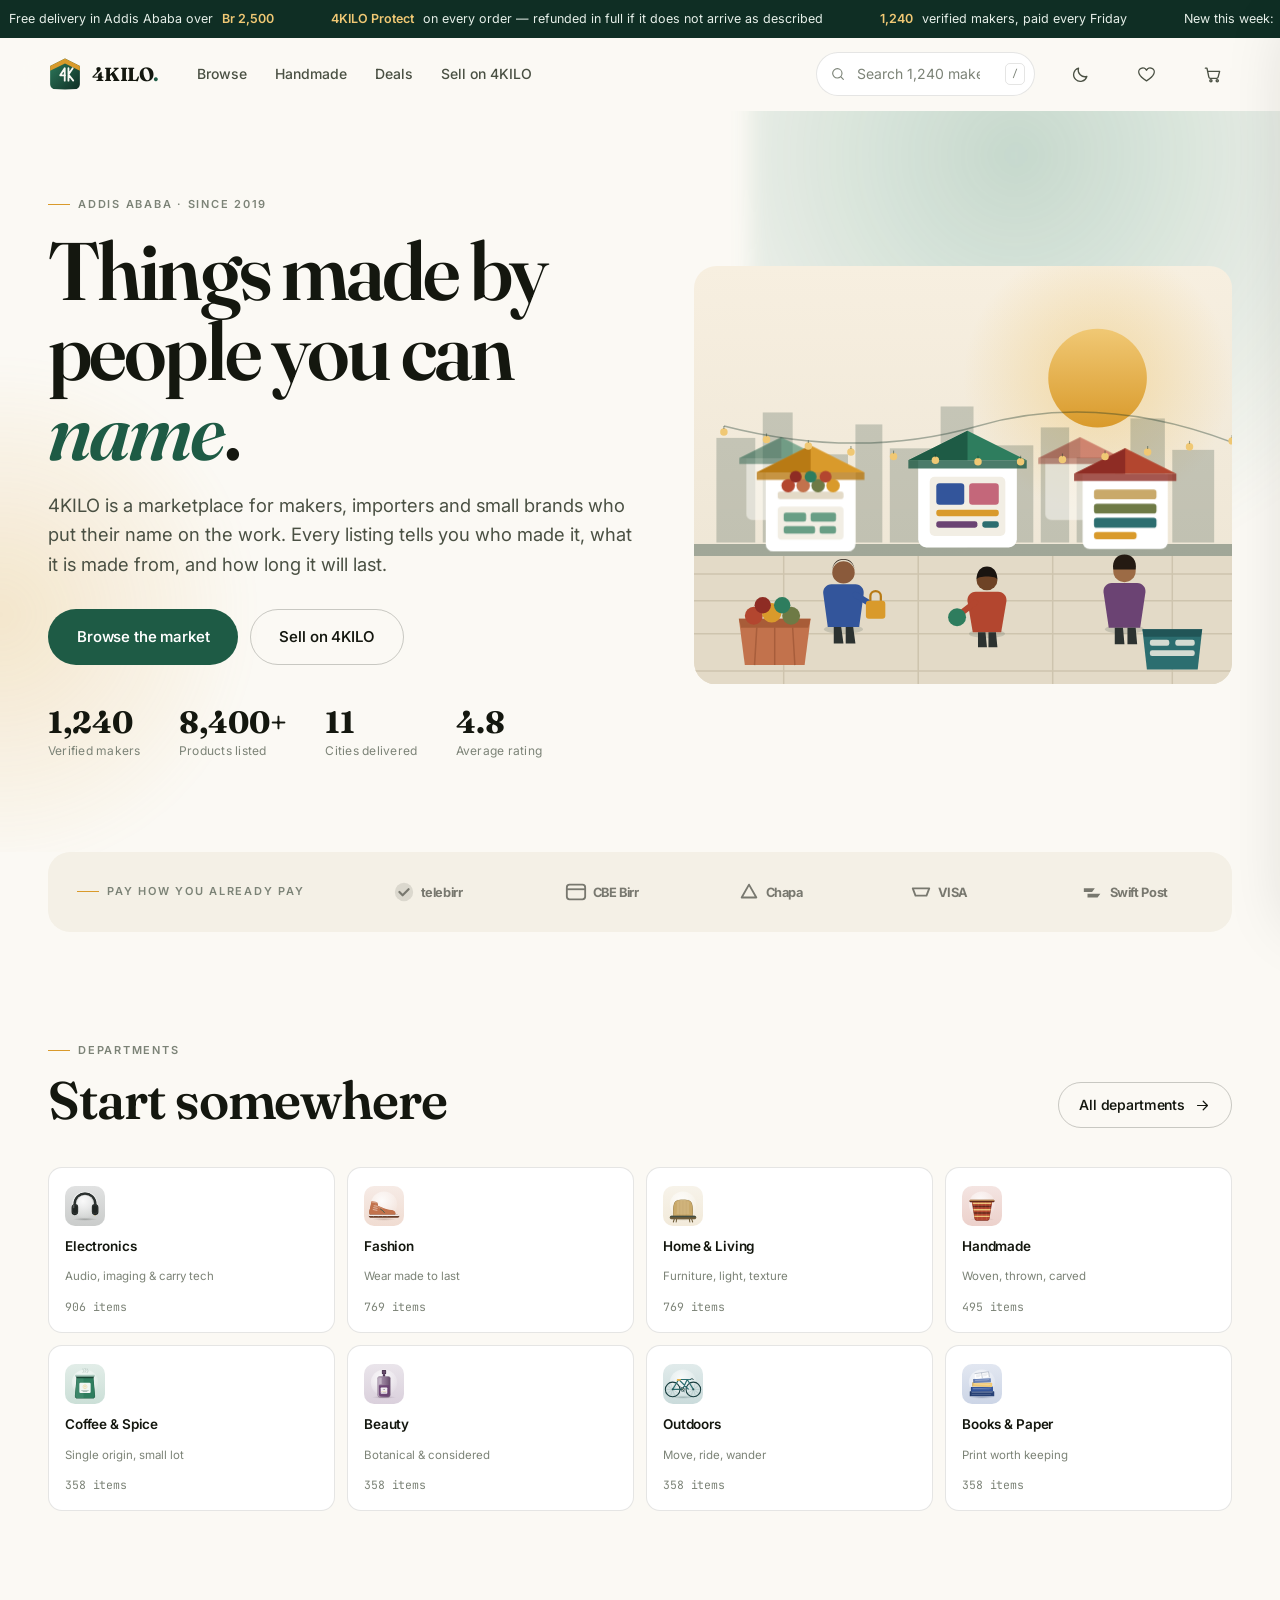
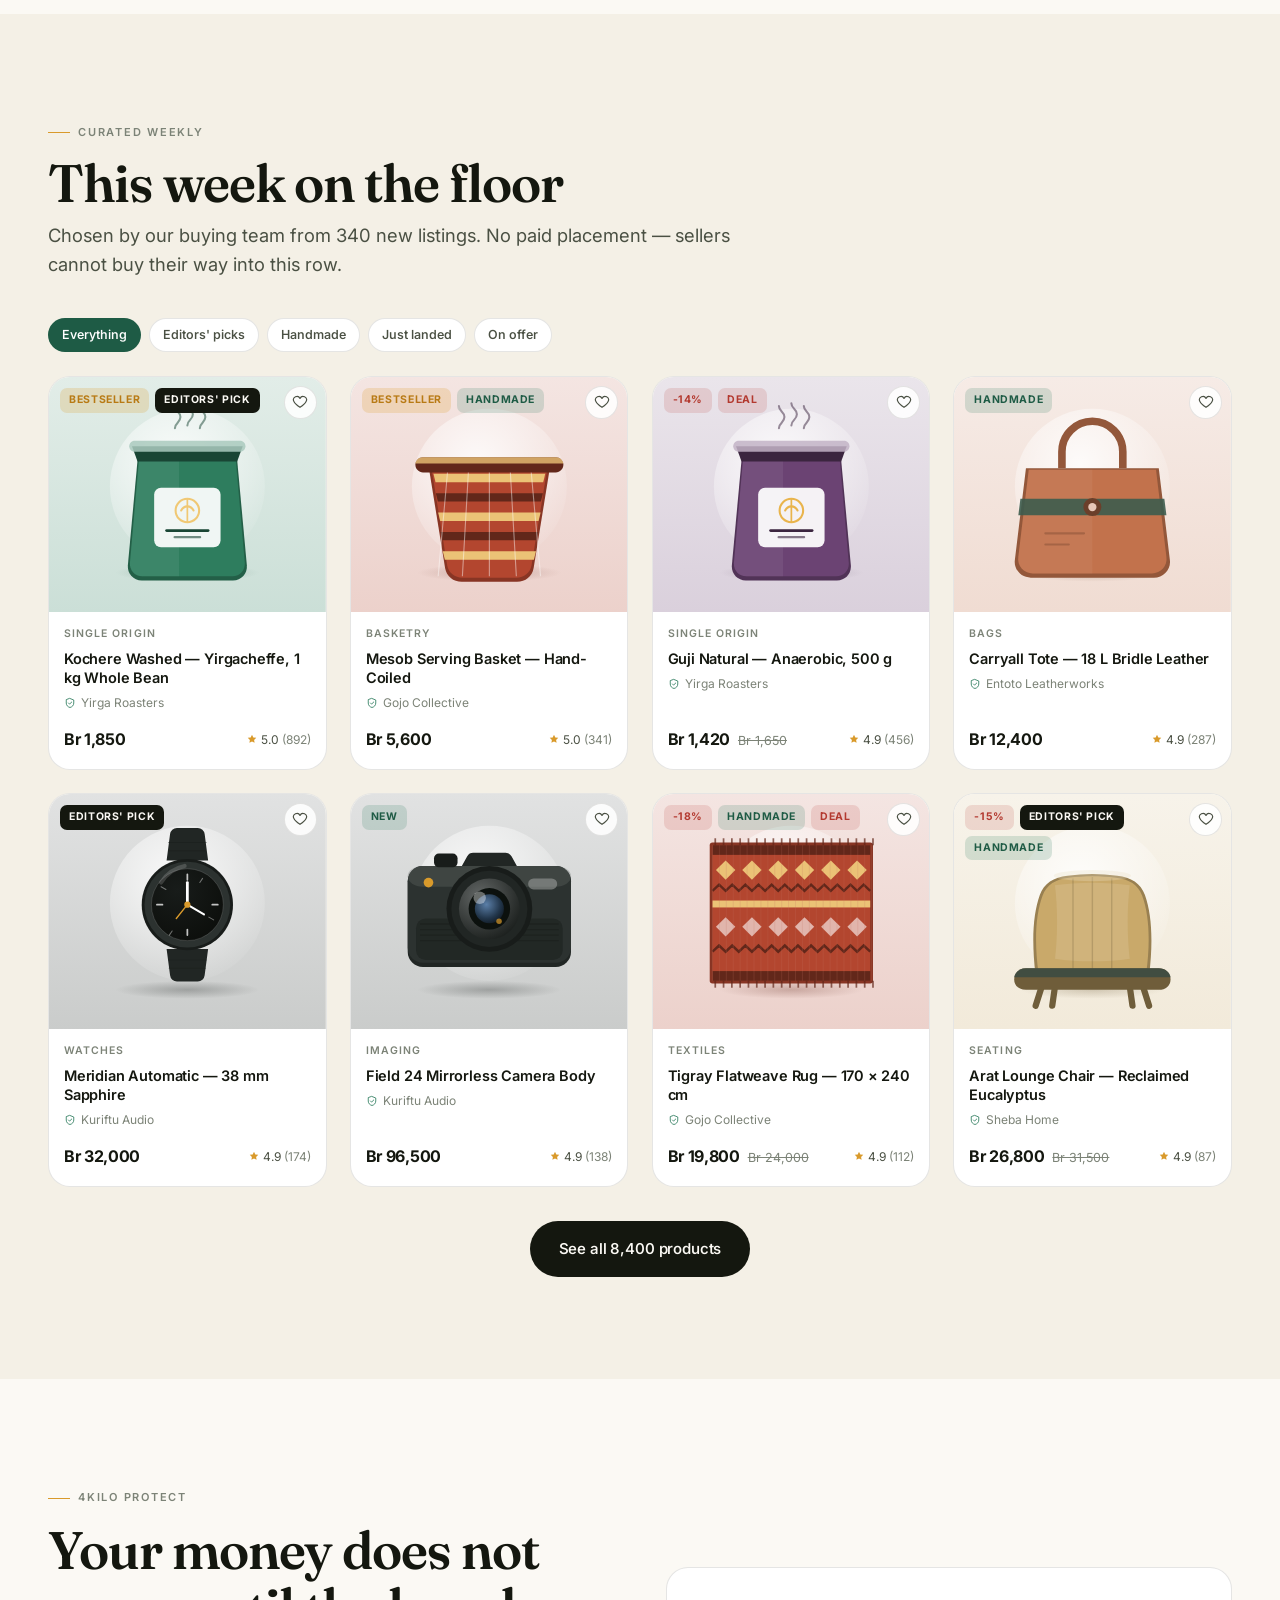
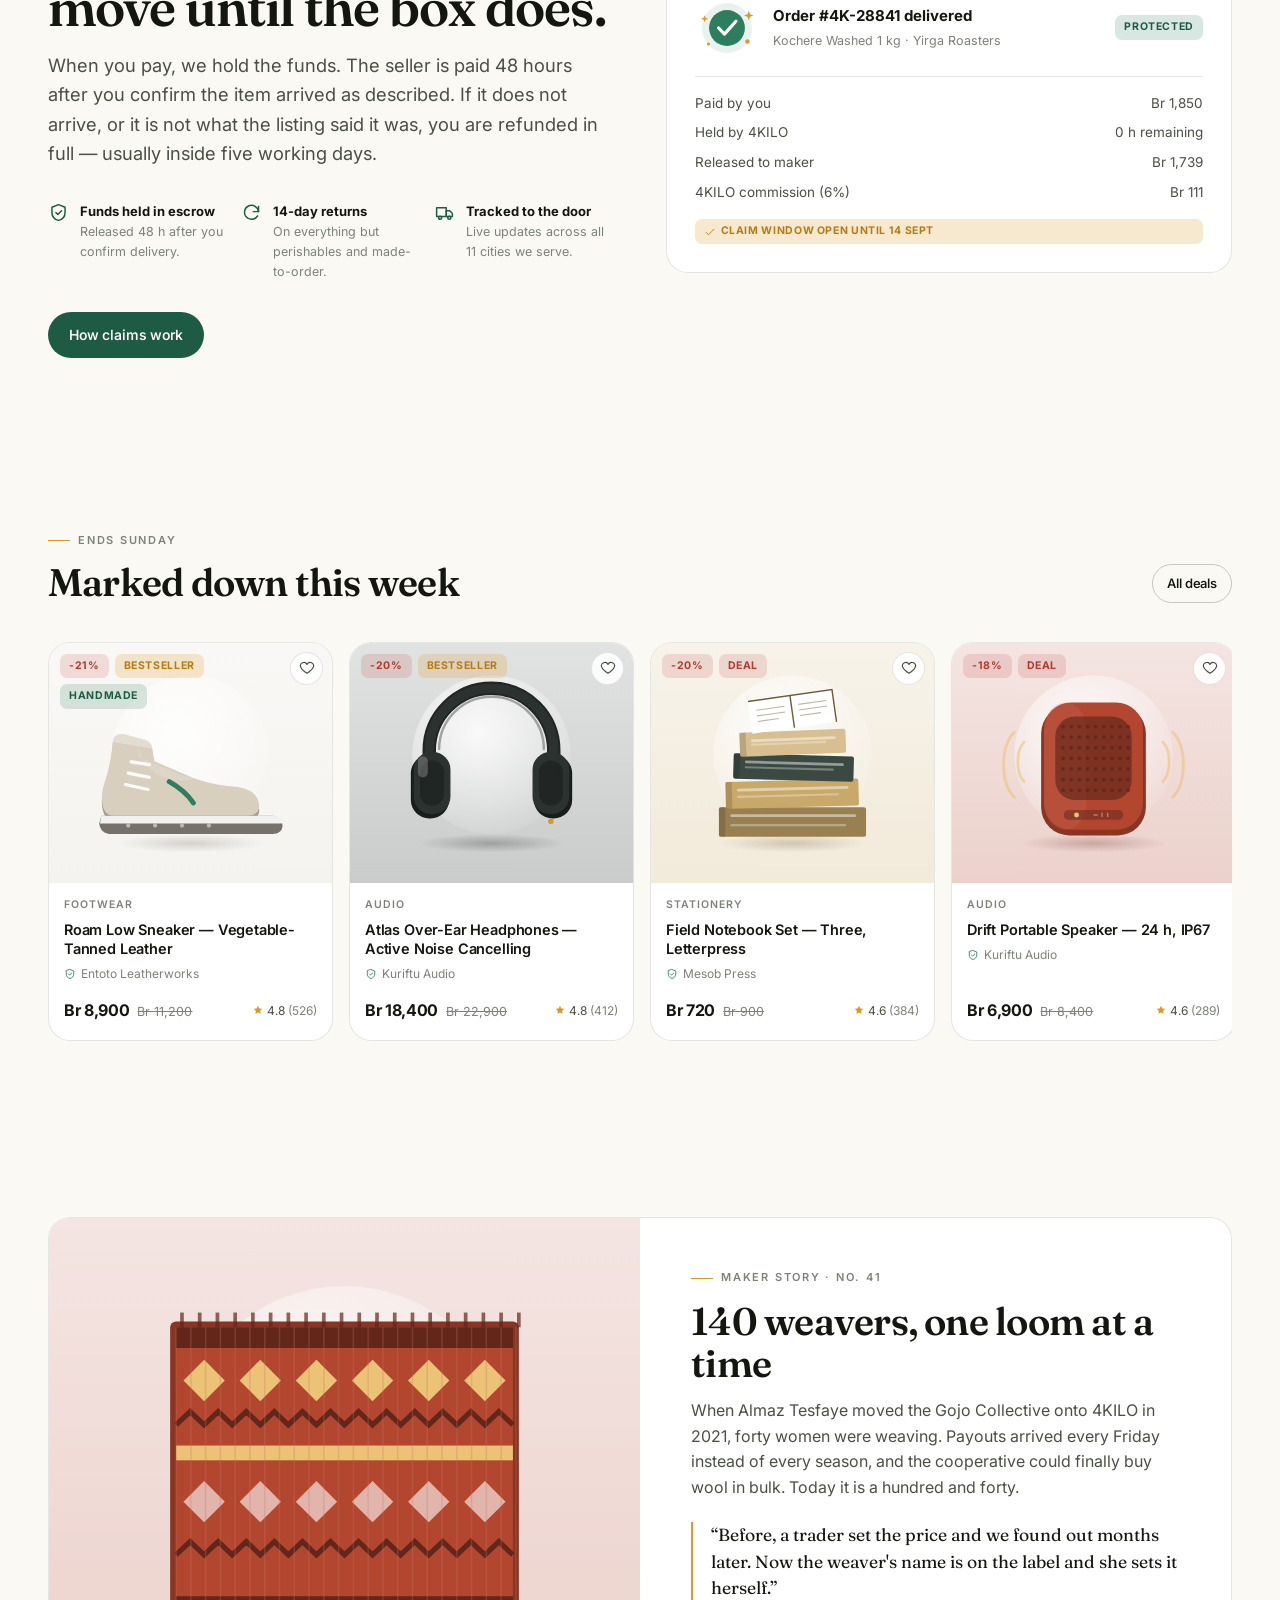
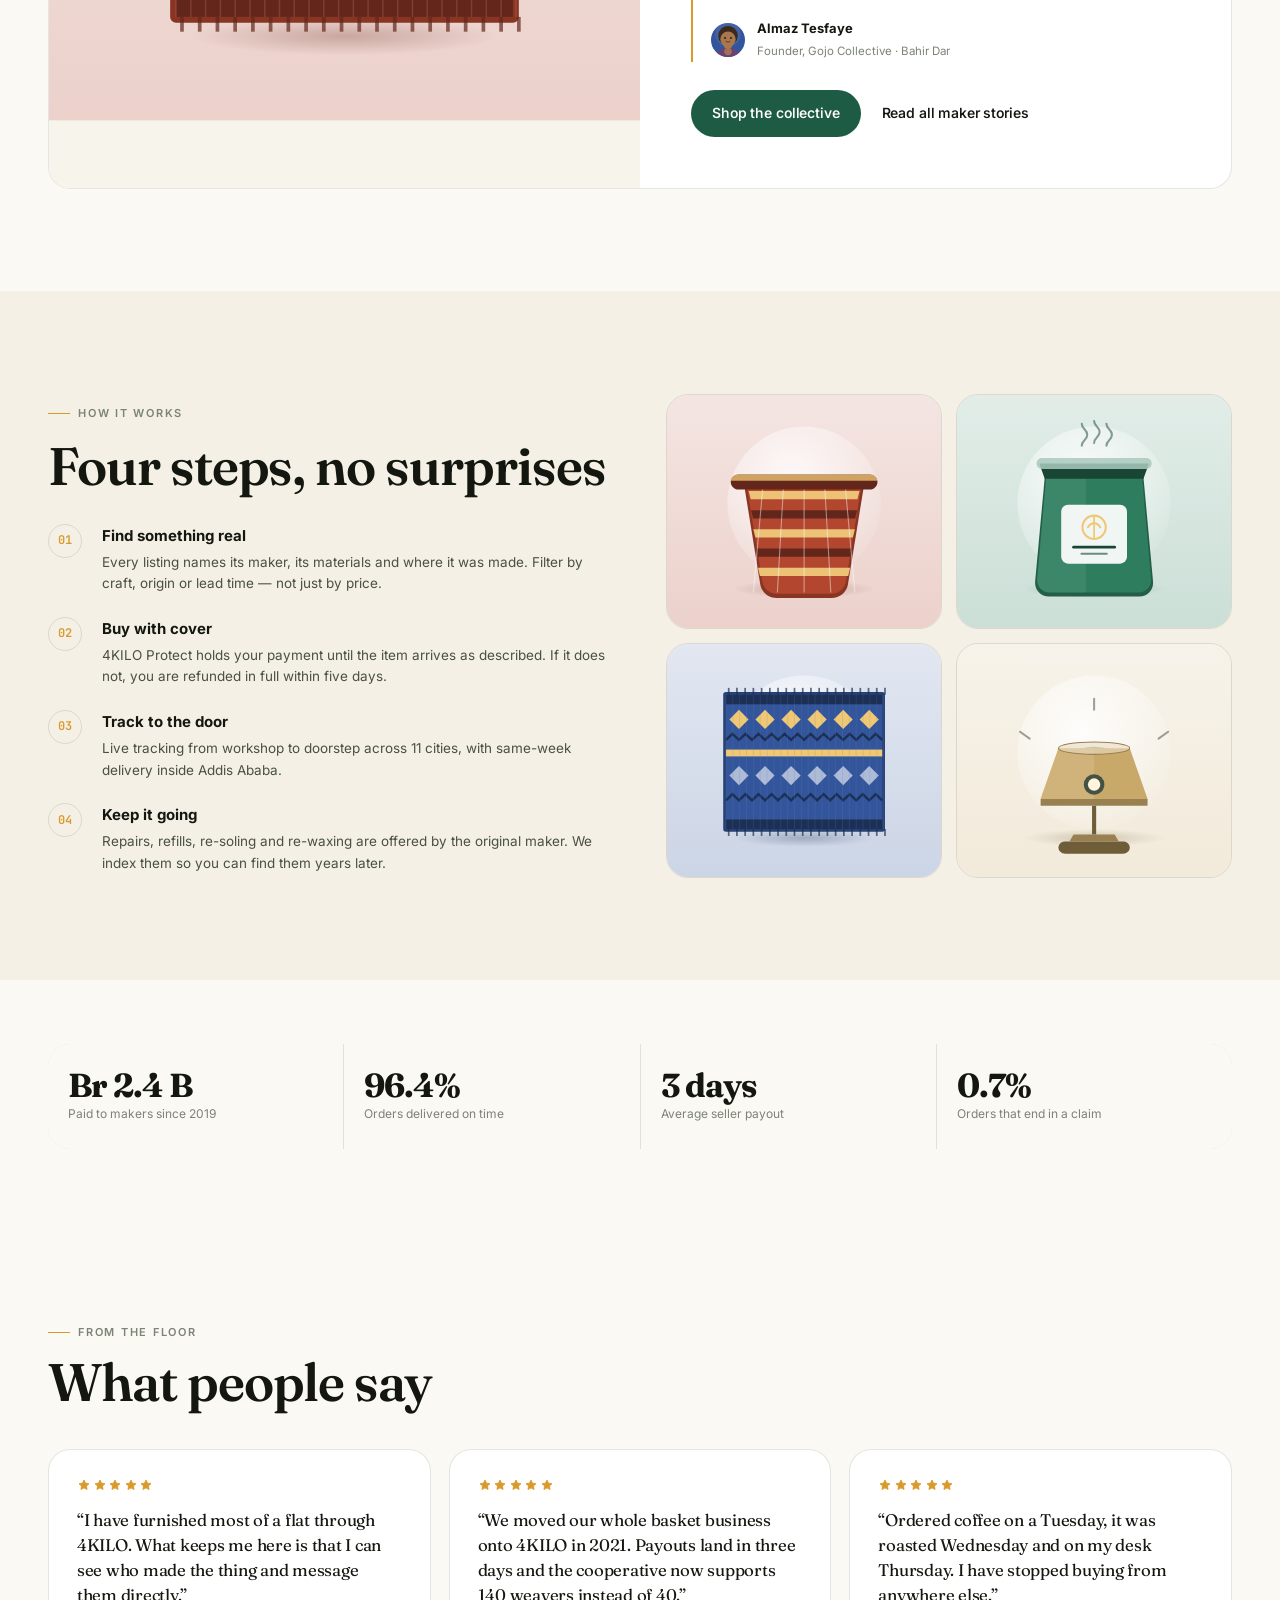
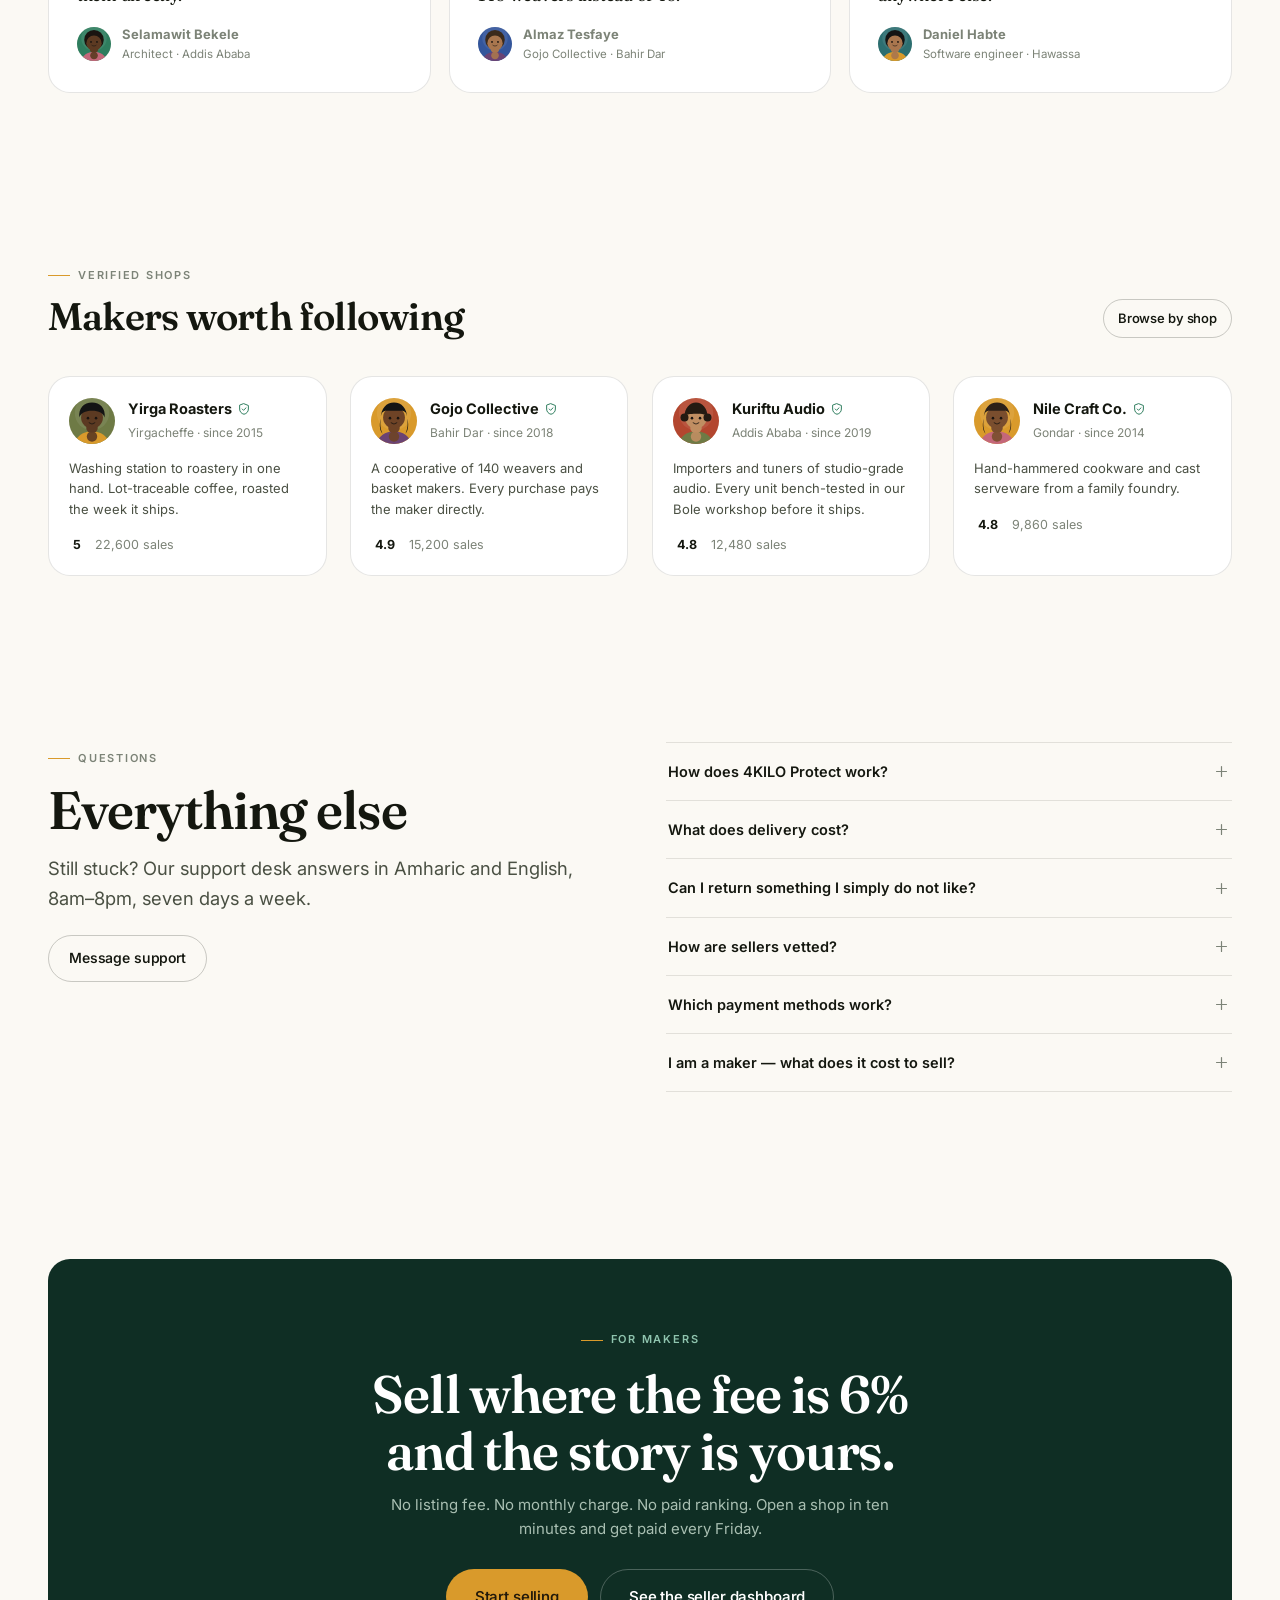
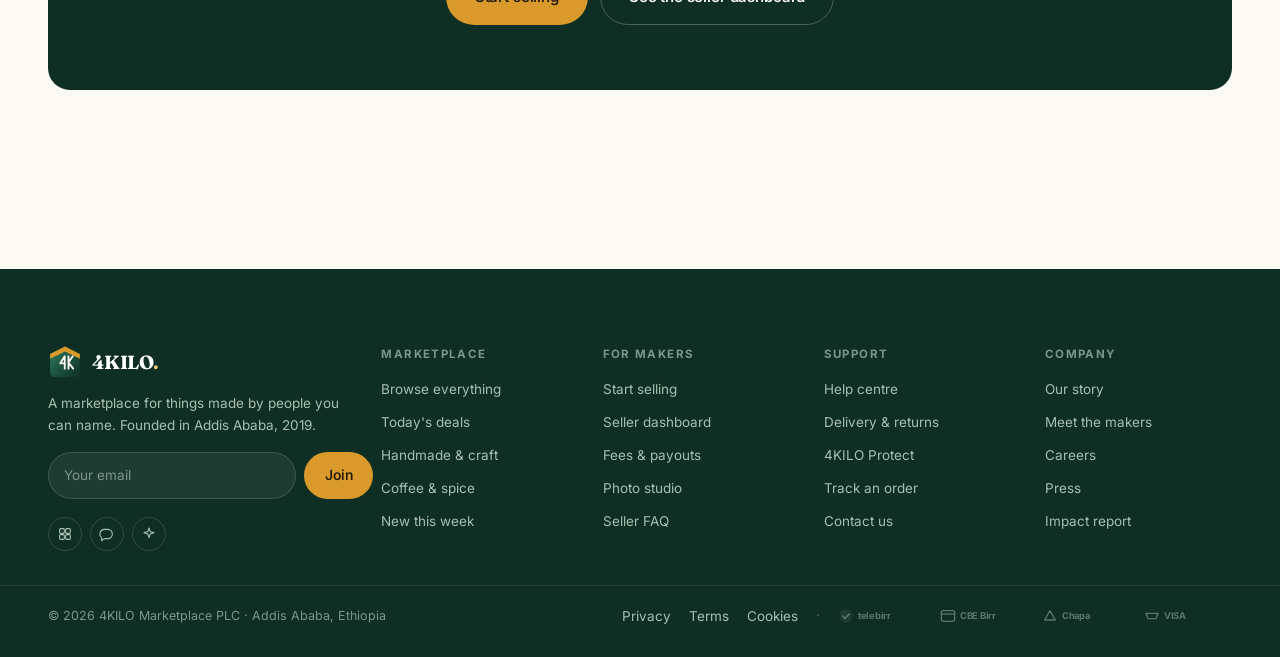
==== commit a412a3c9: "Remove seller dashboard from shopper navigation; version asset URLs The dashboard is the seller's ow" ====
--- a/index.html
+++ b/index.html
@@ -9,8 +9,8 @@
 <link rel="preconnect" href="https://fonts.googleapis.com">
 <link rel="preconnect" href="https://fonts.gstatic.com" crossorigin>
 <link href="https://fonts.googleapis.com/css2?family=Fraunces:ital,opsz,wght@0,9..144,400..700;1,9..144,400..600&family=Inter:wght@400;500;600;700&family=JetBrains+Mono:wght@400;600&display=swap" rel="stylesheet">
-<link rel="stylesheet" href="assets/css/styles.css">
-<link rel="icon" href="assets/img/favicon.svg" type="image/svg+xml">
+<link rel="stylesheet" href="assets/css/styles.css?v=5">
+<link rel="icon" href="assets/img/favicon.svg?v=5" type="image/svg+xml">
 </head>
 <body data-page="home">
 <a class="skip" href="#main">Skip to content</a>
@@ -246,9 +246,9 @@
 
 </main>
 
-<script src="assets/js/art.js"></script>
-<script src="assets/js/data.js"></script>
-<script src="assets/js/app.js"></script>
+<script src="assets/js/art.js?v=5"></script>
+<script src="assets/js/data.js?v=5"></script>
+<script src="assets/js/app.js?v=5"></script>
 <script>
 /* ---------- hero + decorative art ---------- */
 qs('#heroArt').innerHTML = ART.hero();
--- a/assets/css/styles.css
+++ b/assets/css/styles.css
@@ -170,6 +170,14 @@
 .btn[disabled] { opacity: .45; pointer-events: none; }
 .btn--icon { padding: 0; width: 40px; height: 40px; border-radius: var(--r-pill); }
 
+/* A .btn never wraps its own text, so a row of them cannot shrink below the sum
+   of their widths. Let these action rows wrap instead of overflowing the screen. */
+.buy-row { flex-wrap: wrap; }
+.buy-row > .btn--primary { flex: 1 1 200px; }
+@media (max-width: 560px) {
+  .buy-row > .btn--primary { flex: 1 1 100%; order: 1; }
+}
+
 /* ---------- 6. Chips / badges / pills ---------- */
 .chip {
   display: inline-flex; align-items: center; gap: 6px;
@@ -299,8 +307,13 @@
   position: fixed; inset: 0; z-index: 120; display: none;
 }
 .drawer-nav.is-open { display: block; }
+/* .drawer-nav has its own stacking context, so these two z-indexes are scoped to
+   it. Without them the scrim (z-index 110) paints OVER the panel (z-index auto)
+   and the whole menu renders blurred and dimmed. */
+.drawer-nav .scrim { z-index: 0; }
 .drawer-nav__panel {
   position: absolute; inset: 0 0 0 auto; width: min(340px, 88vw);
+  z-index: 1;
   background: var(--bg); padding: 22px; overflow-y: auto;
   animation: slideIn .34s var(--ease-out);
   border-left: 1px solid var(--border);
@@ -313,9 +326,9 @@
 /* ---------- 8. Hero ---------- */
 .hero { position: relative; padding-block: clamp(40px, 6vw, 84px) clamp(48px, 7vw, 96px); overflow: hidden; }
 .hero__grid {
-  display: grid; grid-template-columns: 1.05fr .95fr; gap: clamp(28px, 4vw, 64px); align-items: center;
-}
-@media (max-width: 940px) { .hero__grid { grid-template-columns: 1fr; } }
+  display: grid; grid-template-columns: minmax(0, 1.05fr) minmax(0, .95fr); gap: clamp(28px, 4vw, 64px); align-items: center;
+}
+@media (max-width: 940px) { .hero__grid { grid-template-columns: minmax(0, 1fr); } }
 .hero__copy { position: relative; z-index: 2; }
 .hero .display { margin-block: 18px 20px; }
 .hero__cta { display: flex; gap: 12px; flex-wrap: wrap; margin-top: 30px; }
@@ -342,15 +355,15 @@
 
 /* ---------- 9. Product card ---------- */
 .cards { display: grid; gap: clamp(16px, 1.8vw, 24px); }
-.cards--4 { grid-template-columns: repeat(4, 1fr); }
-.cards--3 { grid-template-columns: repeat(3, 1fr); }
-.cards--2 { grid-template-columns: repeat(2, 1fr); }
-@media (max-width: 1080px) { .cards--4 { grid-template-columns: repeat(3, 1fr); } }
+.cards--4 { grid-template-columns: repeat(4, minmax(0, 1fr)); }
+.cards--3 { grid-template-columns: repeat(3, minmax(0, 1fr)); }
+.cards--2 { grid-template-columns: repeat(2, minmax(0, 1fr)); }
+@media (max-width: 1080px) { .cards--4 { grid-template-columns: repeat(3, minmax(0, 1fr)); } }
 @media (max-width: 840px) {
-  .cards--4, .cards--3 { grid-template-columns: repeat(2, 1fr); }
+  .cards--4, .cards--3 { grid-template-columns: repeat(2, minmax(0, 1fr)); }
 }
 @media (max-width: 520px) {
-  .cards--4, .cards--3, .cards--2 { grid-template-columns: repeat(2, 1fr); }
+  .cards--4, .cards--3, .cards--2 { grid-template-columns: repeat(2, minmax(0, 1fr)); }
   .cards { gap: 12px; }
 }
 
@@ -407,9 +420,9 @@
 .stars .off { color: var(--border-strong); }
 
 /* ---------- 10. Categories ---------- */
-.cats { display: grid; grid-template-columns: repeat(4, 1fr); gap: 12px; }
-@media (max-width: 980px) { .cats { grid-template-columns: repeat(3, 1fr); } }
-@media (max-width: 520px) { .cats { grid-template-columns: repeat(2, 1fr); } }
+.cats { display: grid; grid-template-columns: repeat(4, minmax(0, 1fr)); gap: 12px; }
+@media (max-width: 980px) { .cats { grid-template-columns: repeat(3, minmax(0, 1fr)); } }
+@media (max-width: 520px) { .cats { grid-template-columns: repeat(2, minmax(0, 1fr)); } }
 .cat {
   display: flex; flex-direction: column; gap: 10px; padding: 18px 16px 16px;
   background: var(--surface); border: 1px solid var(--border); border-radius: var(--r-md);
@@ -421,8 +434,8 @@
 .cat span { font-size: 11.5px; color: var(--muted); }
 
 /* ---------- 11. Filter rail ---------- */
-.shop { display: grid; grid-template-columns: 258px 1fr; gap: clamp(20px, 3vw, 44px); align-items: start; }
-@media (max-width: 900px) { .shop { grid-template-columns: 1fr; } .rail { display: none; } .rail.is-open { display: block; } }
+.shop { display: grid; grid-template-columns: 258px minmax(0, 1fr); gap: clamp(20px, 3vw, 44px); align-items: start; }
+@media (max-width: 900px) { .shop { grid-template-columns: minmax(0, 1fr); } .rail { display: none; } .rail.is-open { display: block; } }
 .rail { position: sticky; top: calc(var(--header-h) + 18px); }
 .rail__group + .rail__group { margin-top: 26px; padding-top: 22px; border-top: 1px solid var(--border); }
 .rail h4 { font-family: var(--font-ui); font-size: 12px; letter-spacing: .1em; text-transform: uppercase; color: var(--muted); margin-bottom: 12px; }
@@ -471,7 +484,7 @@
 .drawer__foot { border-top: 1px solid var(--border); padding: 18px 20px 22px; background: var(--surface); }
 
 .line {
-  display: grid; grid-template-columns: 72px 1fr auto; gap: 13px;
+  display: grid; grid-template-columns: 72px minmax(0, 1fr) auto; gap: 13px;
   padding: 15px 0; border-bottom: 1px solid var(--border); align-items: start;
 }
 .line__img { width: 72px; aspect-ratio: 1; border-radius: var(--r-sm); overflow: hidden; background: var(--surface-2); }
@@ -497,15 +510,25 @@
 .empty p { font-size: 13.5px; color: var(--muted); margin-bottom: 20px; }
 
 /* ---------- 13. Product detail ---------- */
-.pdp { display: grid; grid-template-columns: 1.08fr .92fr; gap: clamp(26px, 4vw, 64px); align-items: start; }
-@media (max-width: 900px) { .pdp { grid-template-columns: 1fr; } }
-.gallery { position: sticky; top: calc(var(--header-h) + 20px); }
+/* Column ratio is set per page through --pdp-a / --pdp-b rather than an inline
+   grid-template-columns, because an inline declaration would outrank the mobile
+   media query below and keep the page in two columns on a phone.
+   minmax(0,...) lets a track shrink under its content's min-content width;
+   a bare 1fr cannot, which pushes the grid wider than the viewport. */
+.pdp {
+  display: grid;
+  grid-template-columns: minmax(0, var(--pdp-a, 1.08fr)) minmax(0, var(--pdp-b, .92fr));
+  gap: clamp(26px, 4vw, 64px); align-items: start;
+}
+@media (max-width: 900px) { .pdp { grid-template-columns: minmax(0, 1fr); } }
+.gallery { position: sticky; top: calc(var(--header-h) + 20px); min-width: 0; }
+@media (max-width: 900px) { .gallery { position: static; } }
 .gallery__main {
   aspect-ratio: 1; border-radius: var(--r-xl); overflow: hidden;
   background: var(--surface-2); border: 1px solid var(--border); position: relative;
 }
 .gallery__main > svg { width: 100%; height: 100%; }
-.gallery__thumbs { display: grid; grid-template-columns: repeat(5, 1fr); gap: 10px; margin-top: 12px; }
+.gallery__thumbs { display: grid; grid-template-columns: repeat(5, minmax(0, 1fr)); gap: 10px; margin-top: 12px; }
 .gallery__thumb {
   aspect-ratio: 1; border-radius: var(--r-md); overflow: hidden;
   background: var(--surface-2); border: 1.5px solid var(--border); cursor: pointer;
@@ -552,8 +575,8 @@
 .avatar--sm { width: 34px; height: 34px; }
 .avatar--lg { width: 76px; height: 76px; }
 
-.perks { display: grid; grid-template-columns: repeat(3, 1fr); gap: 12px; }
-@media (max-width: 560px) { .perks { grid-template-columns: 1fr; } }
+.perks { display: grid; grid-template-columns: repeat(3, minmax(0, 1fr)); gap: 12px; }
+@media (max-width: 560px) { .perks { grid-template-columns: minmax(0, 1fr); } }
 .perk { display: flex; gap: 11px; align-items: flex-start; font-size: 12.5px; }
 .perk svg { width: 21px; height: 21px; color: var(--brand); flex: none; margin-top: 1px; }
 :root[data-theme="dark"] .perk svg { color: var(--forest-300); }
@@ -588,8 +611,8 @@
 .review__name { font-size: 13.5px; font-weight: 600; }
 .review__meta { font-size: 11.5px; color: var(--muted); }
 .review p { font-size: 13.5px; color: var(--text-2); line-height: 1.7; }
-.rating-summary { display: grid; grid-template-columns: auto 1fr; gap: 30px; align-items: center; }
-@media (max-width: 640px) { .rating-summary { grid-template-columns: 1fr; gap: 18px; } }
+.rating-summary { display: grid; grid-template-columns: auto minmax(0, 1fr); gap: 30px; align-items: center; }
+@media (max-width: 640px) { .rating-summary { grid-template-columns: minmax(0, 1fr); gap: 18px; } }
 .rating-big { font-family: var(--font-display); font-size: 3.6rem; line-height: 1; letter-spacing: -.04em; }
 .bar { display: flex; align-items: center; gap: 10px; font-size: 12px; color: var(--muted); }
 .bar__track { flex: 1; height: 6px; border-radius: var(--r-pill); background: var(--surface-2); overflow: hidden; }
@@ -619,8 +642,8 @@
   outline: none; border-color: var(--brand); box-shadow: var(--ring);
 }
 .field small { font-size: 11.5px; color: var(--muted); }
-.field-grid { display: grid; grid-template-columns: 1fr 1fr; gap: 14px; }
-@media (max-width: 560px) { .field-grid { grid-template-columns: 1fr; } }
+.field-grid { display: grid; grid-template-columns: minmax(0, 1fr) minmax(0, 1fr); gap: 14px; }
+@media (max-width: 560px) { .field-grid { grid-template-columns: minmax(0, 1fr); } }
 
 .pay-opt {
   display: flex; align-items: center; gap: 12px; padding: 14px;
@@ -639,11 +662,11 @@
 .tint { background: var(--bg-tint); }
 .hr { height: 1px; background: var(--border); border: 0; margin-block: clamp(28px, 4vw, 52px); }
 
-.feature-split { display: grid; grid-template-columns: 1fr 1fr; gap: clamp(28px, 4vw, 68px); align-items: center; }
-@media (max-width: 880px) { .feature-split { grid-template-columns: 1fr; } }
+.feature-split { display: grid; grid-template-columns: minmax(0, 1fr) minmax(0, 1fr); gap: clamp(28px, 4vw, 68px); align-items: center; }
+@media (max-width: 880px) { .feature-split { grid-template-columns: minmax(0, 1fr); } }
 
 .numlist { counter-reset: n; display: grid; gap: 22px; }
-.numlist li { counter-increment: n; display: grid; grid-template-columns: 38px 1fr; gap: 16px; }
+.numlist li { counter-increment: n; display: grid; grid-template-columns: 38px minmax(0, 1fr); gap: 16px; }
 .numlist li::before {
   content: counter(n, decimal-leading-zero);
   font-family: var(--font-mono); font-size: 12px; color: var(--accent);
@@ -654,8 +677,8 @@
 .numlist p { font-size: 13.5px; color: var(--text-2); }
 
 /* testimonial */
-.quotes { display: grid; grid-template-columns: repeat(3, 1fr); gap: 18px; }
-@media (max-width: 900px) { .quotes { grid-template-columns: 1fr; } }
+.quotes { display: grid; grid-template-columns: repeat(3, minmax(0, 1fr)); gap: 18px; }
+@media (max-width: 900px) { .quotes { grid-template-columns: minmax(0, 1fr); } }
 .quote { display: flex; flex-direction: column; gap: 16px; }
 .quote p { font-family: var(--font-display); font-size: 1.05rem; line-height: 1.5; letter-spacing: -.015em; }
 .quote footer { display: flex; align-items: center; gap: 11px; margin-top: auto; }
@@ -663,15 +686,15 @@
 .quote footer span { font-size: 11.5px; color: var(--muted); }
 
 /* stat strip */
-.statbar { display: grid; grid-template-columns: repeat(4, 1fr); gap: 1px; background: var(--border); border-radius: var(--r-lg); overflow: hidden; }
-@media (max-width: 760px) { .statbar { grid-template-columns: repeat(2, 1fr); } }
+.statbar { display: grid; grid-template-columns: repeat(4, minmax(0, 1fr)); gap: 1px; background: var(--border); border-radius: var(--r-lg); overflow: hidden; }
+@media (max-width: 760px) { .statbar { grid-template-columns: repeat(2, minmax(0, 1fr)); } }
 .statbar > div { background: var(--bg); padding: 24px 20px; }
 .statbar b { display: block; font-family: var(--font-display); font-size: clamp(1.6rem, 2.6vw, 2.2rem); letter-spacing: -.03em; line-height: 1; }
 .statbar span { font-size: 12px; color: var(--muted); }
 
 /* ---------- 16. Dashboard ---------- */
-.dash { display: grid; grid-template-columns: 216px 1fr; gap: clamp(20px, 3vw, 40px); align-items: start; }
-@media (max-width: 900px) { .dash { grid-template-columns: 1fr; } }
+.dash { display: grid; grid-template-columns: 216px minmax(0, 1fr); gap: clamp(20px, 3vw, 40px); align-items: start; }
+@media (max-width: 900px) { .dash { grid-template-columns: minmax(0, 1fr); } }
 .side-nav { position: sticky; top: calc(var(--header-h) + 18px); display: grid; gap: 3px; }
 .side-nav a {
   display: flex; align-items: center; gap: 11px; padding: 10px 13px;
@@ -680,8 +703,8 @@
 .side-nav a svg { width: 17px; height: 17px; }
 .side-nav a:hover { background: var(--surface-2); color: var(--text); }
 .side-nav a.is-on { background: var(--brand); color: var(--brand-ink); }
-.kpis { display: grid; grid-template-columns: repeat(4, 1fr); gap: 14px; }
-@media (max-width: 980px) { .kpis { grid-template-columns: repeat(2, 1fr); } }
+.kpis { display: grid; grid-template-columns: repeat(4, minmax(0, 1fr)); gap: 14px; }
+@media (max-width: 980px) { .kpis { grid-template-columns: repeat(2, minmax(0, 1fr)); } }
 .kpi { padding: 18px; border: 1px solid var(--border); border-radius: var(--r-md); background: var(--surface); }
 .kpi span { font-size: 11.5px; color: var(--muted); letter-spacing: .04em; text-transform: uppercase; font-weight: 600; }
 .kpi b { display: block; font-family: var(--font-display); font-size: 1.75rem; letter-spacing: -.03em; margin-block: 7px 4px; }
@@ -696,15 +719,15 @@
 }
 .table td { padding: 12px; border-bottom: 1px solid var(--border); }
 .table tbody tr:hover { background: var(--surface-2); }
-.table-scroll { overflow-x: auto; }
+.table-scroll { overflow-x: auto; max-width: 100%; }
 
 /* ---------- 17. Footer ---------- */
 .footer { background: var(--forest-900); color: #D7E3DA; margin-top: clamp(48px, 7vw, 96px); }
 .footer a { color: #A9BFB2; font-size: 13.5px; }
 .footer a:hover { color: #fff; }
-.footer__grid { display: grid; grid-template-columns: 1.6fr repeat(4, 1fr); gap: 34px; padding-block: clamp(44px, 6vw, 76px) 34px; }
-@media (max-width: 980px) { .footer__grid { grid-template-columns: 1fr 1fr; } }
-@media (max-width: 560px) { .footer__grid { grid-template-columns: 1fr; } }
+.footer__grid { display: grid; grid-template-columns: minmax(0, 1.6fr) repeat(4, minmax(0, 1fr)); gap: 34px; padding-block: clamp(44px, 6vw, 76px) 34px; }
+@media (max-width: 980px) { .footer__grid { grid-template-columns: minmax(0, 1fr) minmax(0, 1fr); } }
+@media (max-width: 560px) { .footer__grid { grid-template-columns: minmax(0, 1fr); } }
 .footer h5 { font-family: var(--font-ui); font-size: 11.5px; letter-spacing: .12em; text-transform: uppercase; color: #7E958A; margin-bottom: 14px; }
 .footer li + li { margin-top: 9px; }
 .footer .brand__name { color: #fff; }
